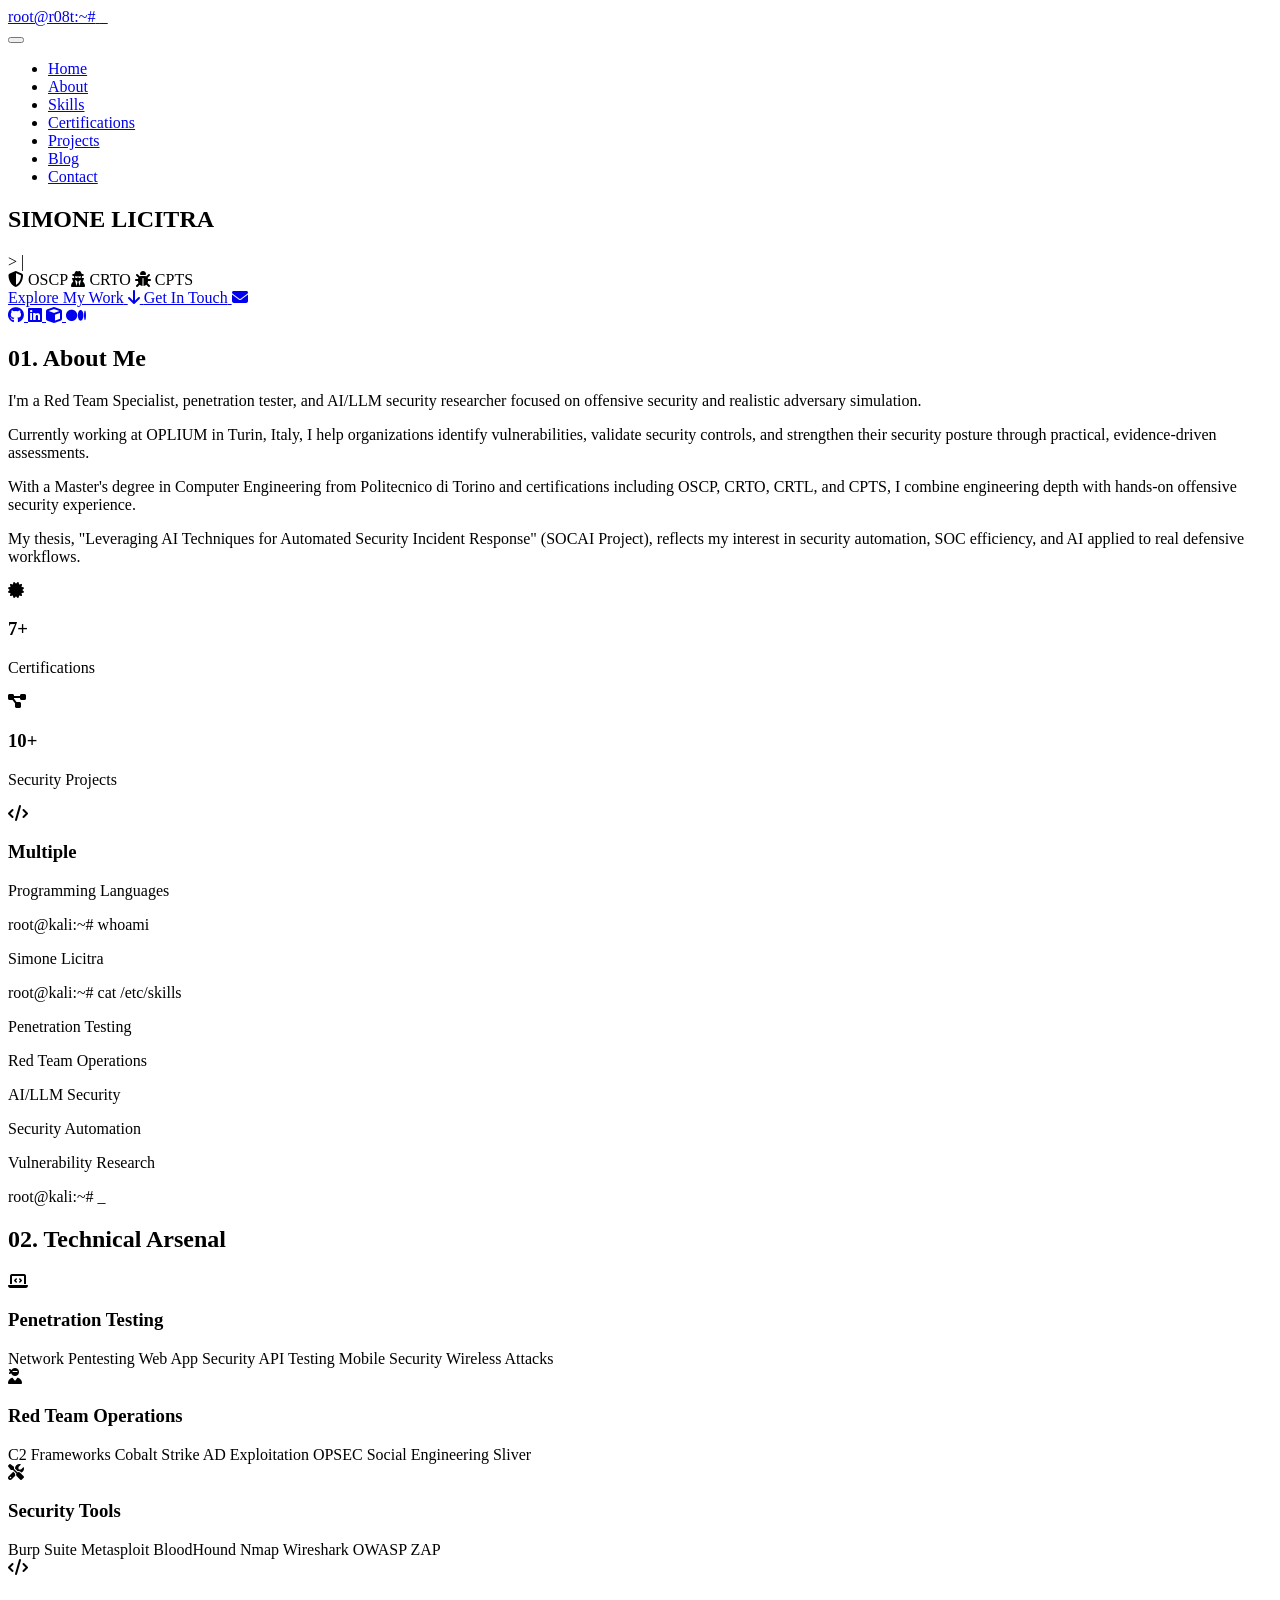
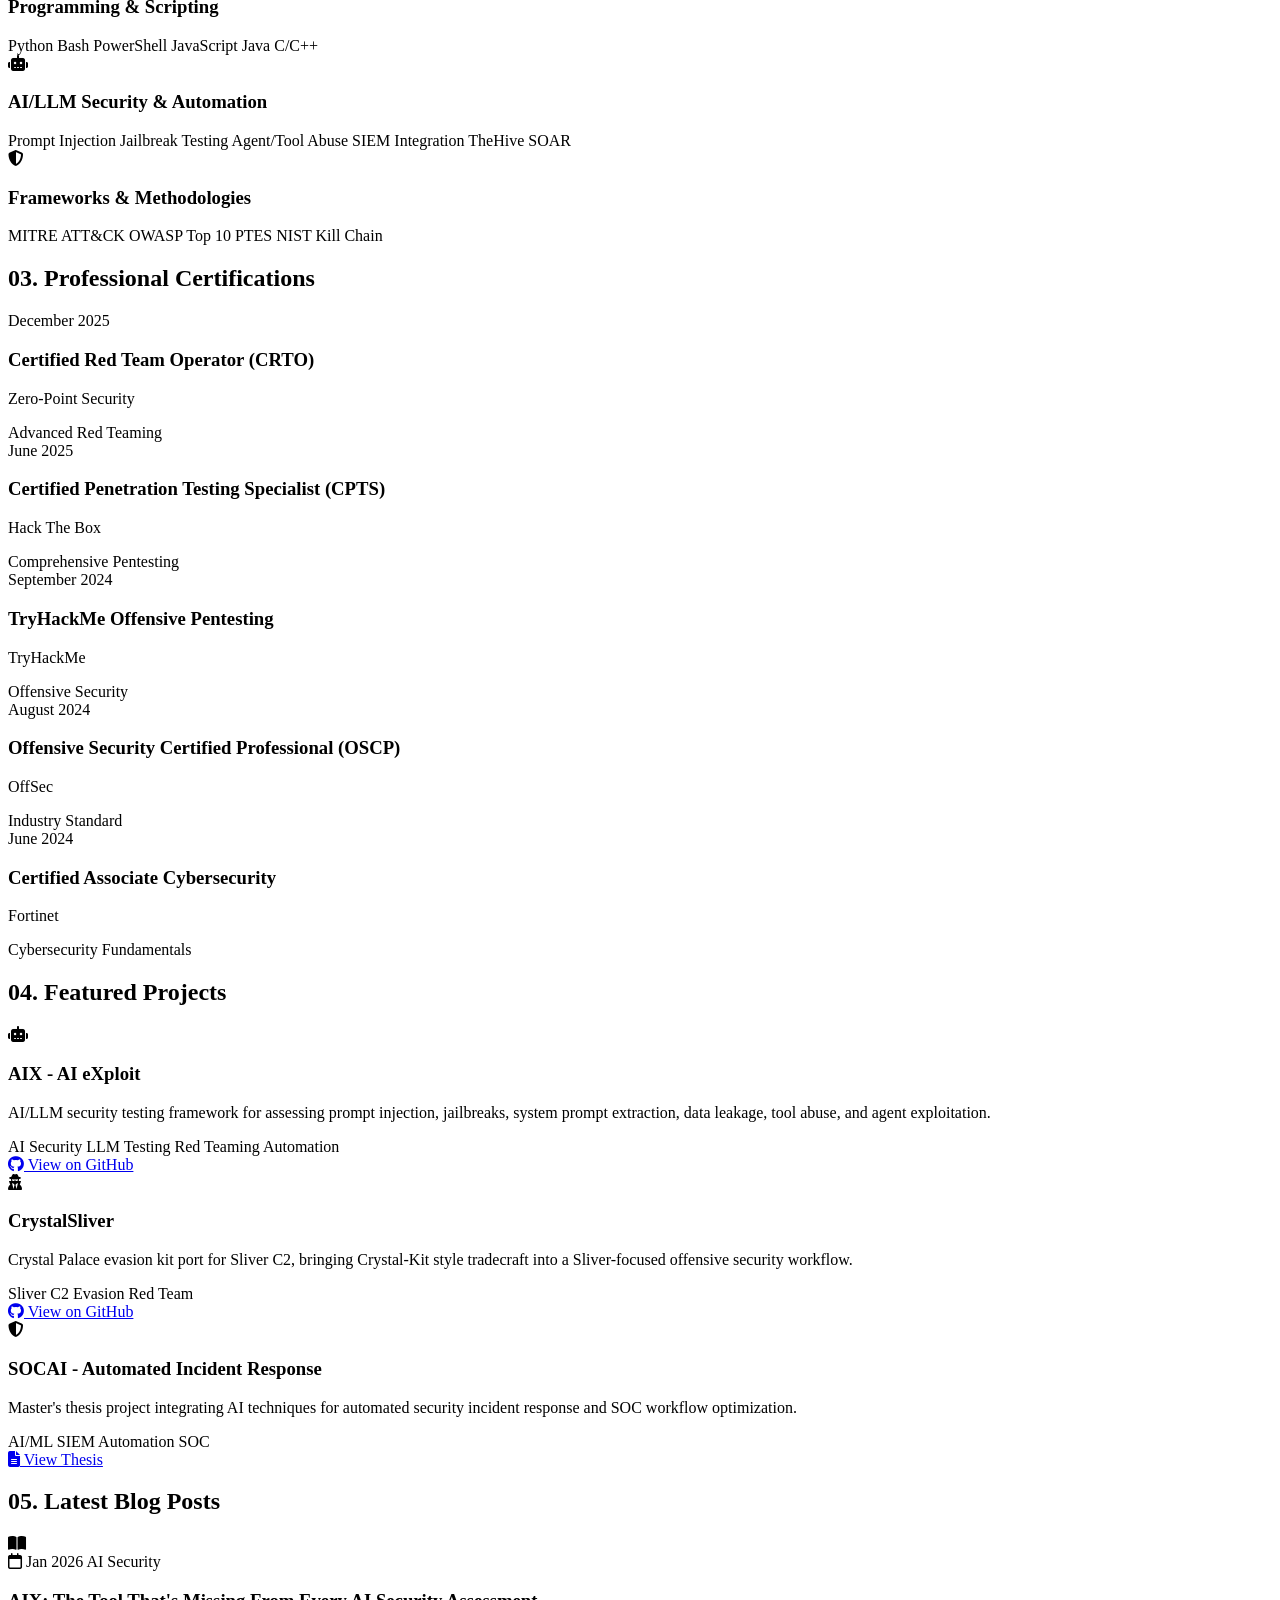
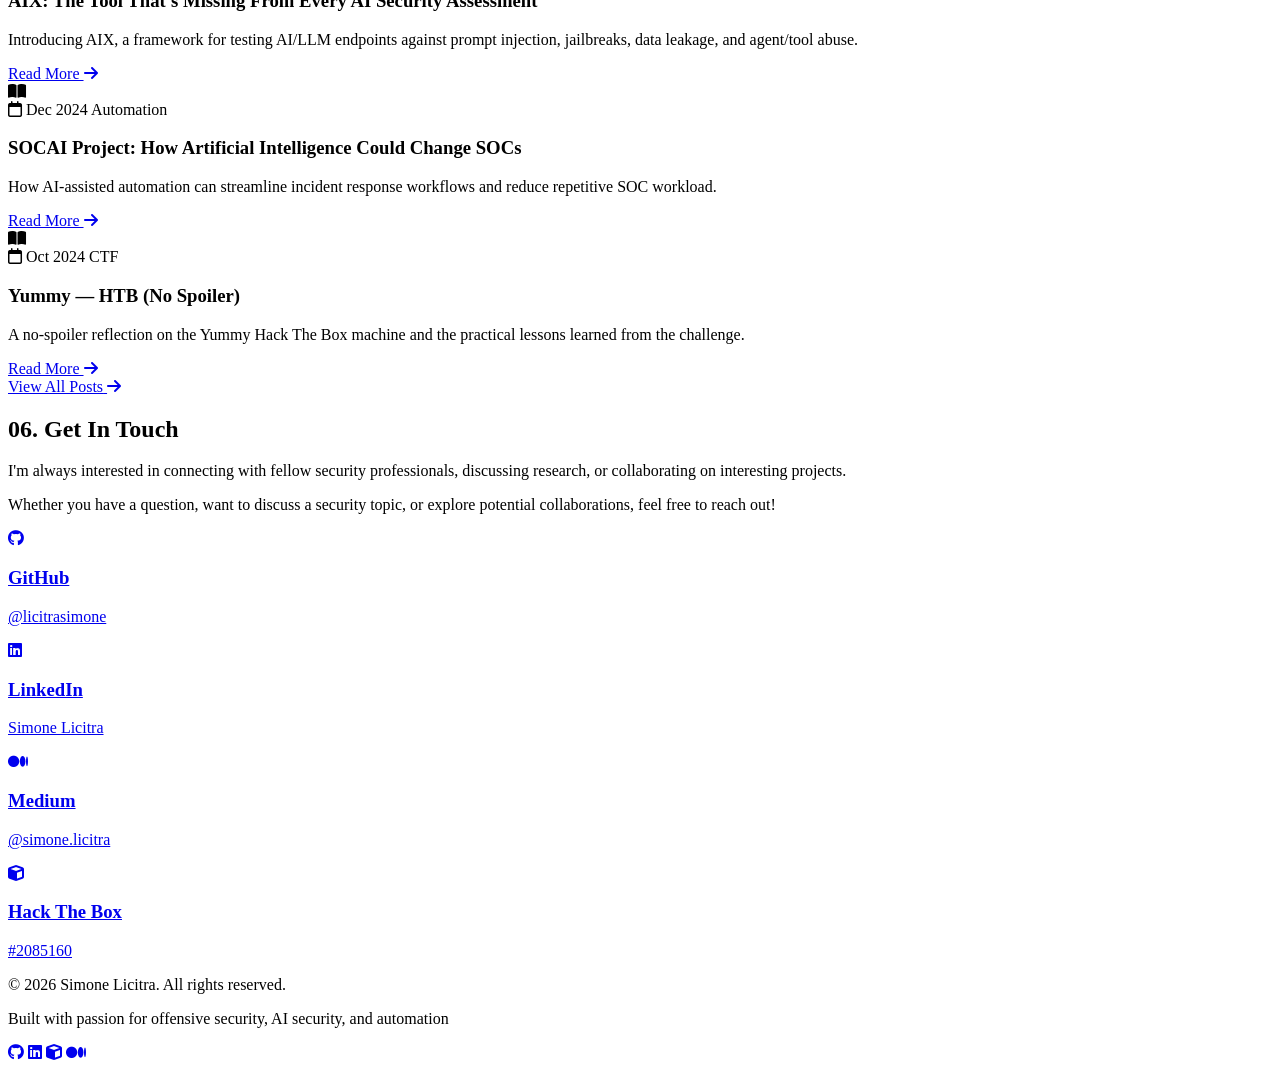
==== index.html @ 0849cb70 "Update website profile content" ====
<!DOCTYPE html>
<html lang="en">
<head>
    <meta charset="UTF-8">
    <meta name="viewport" content="width=device-width, initial-scale=1.0">
    <meta name="description" content="Simone Licitra - Red Team Specialist, Penetration Tester, and AI/LLM Security Researcher at OPLIUM. OSCP, CRTO, CRTL, CPTS certified professional focused on offensive security, red teaming, and security automation.">
    <meta name="keywords" content="cybersecurity, penetration testing, red team, AI security, LLM security, OSCP, CRTO, CRTL, CPTS, ethical hacking, security research">
    <meta name="author" content="Simone Licitra">
    <title>Simone Licitra | Cybersecurity & Red Team</title>
    <link rel="stylesheet" href="styles.css">
    <link rel="stylesheet" href="https://cdnjs.cloudflare.com/ajax/libs/font-awesome/6.4.0/css/all.min.css">
</head>
<body>
    <!-- Animated Background -->
    <div class="particles-container" id="particles"></div>
    <div class="matrix-bg" id="matrix"></div>

    <!-- Navigation -->
    <nav class="navbar" id="navbar">
        <div class="container nav-container">
            <div class="nav-brand">
                <a href="index.html">
                    <span class="terminal-prompt">root@r08t:~#</span>
                    <span class="cursor">_</span>
                </a>
            </div>
            <button class="nav-toggle" id="navToggle">
                <span></span>
                <span></span>
                <span></span>
            </button>
            <ul class="nav-menu" id="navMenu">
                <li><a href="#home" class="nav-link active">Home</a></li>
                <li><a href="#about" class="nav-link">About</a></li>
                <li><a href="#skills" class="nav-link">Skills</a></li>
                <li><a href="#certifications" class="nav-link">Certifications</a></li>
                <li><a href="#projects" class="nav-link">Projects</a></li>
                <li><a href="#blog" class="nav-link">Blog</a></li>
                <li><a href="#contact" class="nav-link">Contact</a></li>
            </ul>
        </div>
    </nav>

    <!-- Hero Section -->
    <section id="home" class="hero-section">
        <div class="hero-content">
            <div class="hero-text">
                <h1 class="glitch-text" data-text="SIMONE LICITRA">SIMONE LICITRA</h1>
                <div class="typing-container">
                    <span class="typing-prefix">></span>
                    <span id="typed-text"></span>
                    <span class="typing-cursor">|</span>
                </div>
                <div class="hero-badges">
                    <span class="badge badge-oscp" data-aos="fade-up" data-aos-delay="100">
                        <i class="fas fa-shield-alt"></i> OSCP
                    </span>
                    <span class="badge badge-crto" data-aos="fade-up" data-aos-delay="200">
                        <i class="fas fa-user-secret"></i> CRTO
                    </span>
                    <span class="badge badge-cpts" data-aos="fade-up" data-aos-delay="300">
                        <i class="fas fa-bug"></i> CPTS
                    </span>
                </div>
                <div class="hero-cta">
                    <a href="#about" class="btn btn-primary">
                        <span>Explore My Work</span>
                        <i class="fas fa-arrow-down"></i>
                    </a>
                    <a href="#contact" class="btn btn-secondary">
                        <span>Get In Touch</span>
                        <i class="fas fa-envelope"></i>
                    </a>
                </div>
                <div class="hero-social">
                    <a href="https://github.com/licitrasimone" target="_blank" class="social-icon">
                        <i class="fab fa-github"></i>
                    </a>
                    <a href="https://www.linkedin.com/in/simone-licitra-009b8490/" target="_blank" class="social-icon">
                        <i class="fab fa-linkedin"></i>
                    </a>
                    <a href="https://app.hackthebox.com/profile/2085160" target="_blank" class="social-icon">
                        <i class="fas fa-cube"></i>
                    </a>
                    <a href="https://medium.com/@simone.licitra" target="_blank" class="social-icon">
                        <i class="fab fa-medium"></i>
                    </a>
                </div>
            </div>
        </div>
        <div class="scroll-indicator">
            <div class="mouse"></div>
        </div>
    </section>

    <!-- About Section -->
    <section id="about" class="about-section">
        <div class="container">
            <div class="section-header">
                <h2 class="section-title">
                    <span class="section-number">01.</span>
                    About Me
                </h2>
                <div class="section-line"></div>
            </div>
            <div class="about-content">
                <div class="about-text">
                    <p class="lead">I'm a Red Team Specialist, penetration tester, and AI/LLM security researcher focused on offensive security and realistic adversary simulation.</p>
                    <p>Currently working at <span class="highlight">OPLIUM</span> in Turin, Italy, I help organizations identify vulnerabilities, validate security controls, and strengthen their security posture through practical, evidence-driven assessments.</p>
                    <p>With a Master's degree in Computer Engineering from <span class="highlight">Politecnico di Torino</span> and certifications including OSCP, CRTO, CRTL, and CPTS, I combine engineering depth with hands-on offensive security experience.</p>
                    <p>My thesis, "Leveraging AI Techniques for Automated Security Incident Response" (SOCAI Project), reflects my interest in security automation, SOC efficiency, and AI applied to real defensive workflows.</p>
                    <div class="stats-grid">
                        <div class="stat-card">
                            <i class="fas fa-certificate"></i>
                            <h3>7+</h3>
                            <p>Certifications</p>
                        </div>
                        <div class="stat-card">
                            <i class="fas fa-project-diagram"></i>
                            <h3>10+</h3>
                            <p>Security Projects</p>
                        </div>
                        <div class="stat-card">
                            <i class="fas fa-code"></i>
                            <h3>Multiple</h3>
                            <p>Programming Languages</p>
                        </div>
                    </div>
                </div>
                <div class="about-image">
                    <div class="image-wrapper">
                        <div class="image-frame">
                            <div class="terminal-window">
                                <div class="terminal-header">
                                    <span class="terminal-btn red"></span>
                                    <span class="terminal-btn yellow"></span>
                                    <span class="terminal-btn green"></span>
                                </div>
                                <div class="terminal-body">
                                    <p><span class="prompt">root@kali</span>:<span class="path">~</span># whoami</p>
                                    <p>Simone Licitra</p>
                                    <p><span class="prompt">root@kali</span>:<span class="path">~</span># cat /etc/skills</p>
                                    <p>Penetration Testing</p>
                                    <p>Red Team Operations</p>
                                    <p>AI/LLM Security</p>
                                    <p>Security Automation</p>
                                    <p>Vulnerability Research</p>
                                    <p><span class="prompt">root@kali</span>:<span class="path">~</span># <span class="cursor-blink">_</span></p>
                                </div>
                            </div>
                        </div>
                    </div>
                </div>
            </div>
        </div>
    </section>

    <!-- Skills Section -->
    <section id="skills" class="skills-section">
        <div class="container">
            <div class="section-header">
                <h2 class="section-title">
                    <span class="section-number">02.</span>
                    Technical Arsenal
                </h2>
                <div class="section-line"></div>
            </div>
            <div class="skills-grid">
                <div class="skill-category">
                    <div class="category-icon"><i class="fas fa-laptop-code"></i></div>
                    <h3>Penetration Testing</h3>
                    <div class="skill-tags">
                        <span class="skill-tag">Network Pentesting</span>
                        <span class="skill-tag">Web App Security</span>
                        <span class="skill-tag">API Testing</span>
                        <span class="skill-tag">Mobile Security</span>
                        <span class="skill-tag">Wireless Attacks</span>
                    </div>
                </div>
                <div class="skill-category">
                    <div class="category-icon"><i class="fas fa-user-ninja"></i></div>
                    <h3>Red Team Operations</h3>
                    <div class="skill-tags">
                        <span class="skill-tag">C2 Frameworks</span>
                        <span class="skill-tag">Cobalt Strike</span>
                        <span class="skill-tag">AD Exploitation</span>
                        <span class="skill-tag">OPSEC</span>
                        <span class="skill-tag">Social Engineering</span>
                        <span class="skill-tag">Sliver</span>
                    </div>
                </div>
                <div class="skill-category">
                    <div class="category-icon"><i class="fas fa-tools"></i></div>
                    <h3>Security Tools</h3>
                    <div class="skill-tags">
                        <span class="skill-tag">Burp Suite</span>
                        <span class="skill-tag">Metasploit</span>
                        <span class="skill-tag">BloodHound</span>
                        <span class="skill-tag">Nmap</span>
                        <span class="skill-tag">Wireshark</span>
                        <span class="skill-tag">OWASP ZAP</span>
                    </div>
                </div>
                <div class="skill-category">
                    <div class="category-icon"><i class="fas fa-code"></i></div>
                    <h3>Programming & Scripting</h3>
                    <div class="skill-tags">
                        <span class="skill-tag">Python</span>
                        <span class="skill-tag">Bash</span>
                        <span class="skill-tag">PowerShell</span>
                        <span class="skill-tag">JavaScript</span>
                        <span class="skill-tag">Java</span>
                        <span class="skill-tag">C/C++</span>
                    </div>
                </div>
                <div class="skill-category">
                    <div class="category-icon"><i class="fas fa-robot"></i></div>
                    <h3>AI/LLM Security & Automation</h3>
                    <div class="skill-tags">
                        <span class="skill-tag">Prompt Injection</span>
                        <span class="skill-tag">Jailbreak Testing</span>
                        <span class="skill-tag">Agent/Tool Abuse</span>
                        <span class="skill-tag">SIEM Integration</span>
                        <span class="skill-tag">TheHive</span>
                        <span class="skill-tag">SOAR</span>
                    </div>
                </div>
                <div class="skill-category">
                    <div class="category-icon"><i class="fas fa-shield-alt"></i></div>
                    <h3>Frameworks & Methodologies</h3>
                    <div class="skill-tags">
                        <span class="skill-tag">MITRE ATT&CK</span>
                        <span class="skill-tag">OWASP Top 10</span>
                        <span class="skill-tag">PTES</span>
                        <span class="skill-tag">NIST</span>
                        <span class="skill-tag">Kill Chain</span>
                    </div>
                </div>
            </div>
        </div>
    </section>

    <!-- Certifications Section -->
    <section id="certifications" class="certifications-section">
        <div class="container">
            <div class="section-header">
                <h2 class="section-title">
                    <span class="section-number">03.</span>
                    Professional Certifications
                </h2>
                <div class="section-line"></div>
            </div>
            <div class="timeline">
                <div class="timeline-item">
                    <div class="timeline-dot"></div>
                    <div class="timeline-content">
                        <span class="timeline-date">December 2025</span>
                        <h3>Certified Red Team Operator (CRTO)</h3>
                        <p>Zero-Point Security</p>
                        <span class="cert-badge red-team">Advanced Red Teaming</span>
                    </div>
                </div>
                <div class="timeline-item">
                    <div class="timeline-dot"></div>
                    <div class="timeline-content">
                        <span class="timeline-date">June 2025</span>
                        <h3>Certified Penetration Testing Specialist (CPTS)</h3>
                        <p>Hack The Box</p>
                        <span class="cert-badge pentesting">Comprehensive Pentesting</span>
                    </div>
                </div>
                <div class="timeline-item">
                    <div class="timeline-dot"></div>
                    <div class="timeline-content">
                        <span class="timeline-date">September 2024</span>
                        <h3>TryHackMe Offensive Pentesting</h3>
                        <p>TryHackMe</p>
                        <span class="cert-badge offensive">Offensive Security</span>
                    </div>
                </div>
                <div class="timeline-item">
                    <div class="timeline-dot"></div>
                    <div class="timeline-content">
                        <span class="timeline-date">August 2024</span>
                        <h3>Offensive Security Certified Professional (OSCP)</h3>
                        <p>OffSec</p>
                        <span class="cert-badge oscp">Industry Standard</span>
                    </div>
                </div>
                <div class="timeline-item">
                    <div class="timeline-dot"></div>
                    <div class="timeline-content">
                        <span class="timeline-date">June 2024</span>
                        <h3>Certified Associate Cybersecurity</h3>
                        <p>Fortinet</p>
                        <span class="cert-badge foundation">Cybersecurity Fundamentals</span>
                    </div>
                </div>
            </div>
        </div>
    </section>

    <!-- Projects Section -->
    <section id="projects" class="projects-section">
        <div class="container">
            <div class="section-header">
                <h2 class="section-title">
                    <span class="section-number">04.</span>
                    Featured Projects
                </h2>
                <div class="section-line"></div>
            </div>
            <div class="projects-grid">
                <div class="project-card featured">
                    <div class="project-icon"><i class="fas fa-robot"></i></div>
                    <h3>AIX - AI eXploit</h3>
                    <p>AI/LLM security testing framework for assessing prompt injection, jailbreaks, system prompt extraction, data leakage, tool abuse, and agent exploitation.</p>
                    <div class="project-tags">
                        <span>AI Security</span>
                        <span>LLM Testing</span>
                        <span>Red Teaming</span>
                        <span>Automation</span>
                    </div>
                    <a href="https://github.com/licitrasimone/aix-framework" target="_blank" class="project-link">
                        <i class="fab fa-github"></i> View on GitHub
                    </a>
                </div>
                <div class="project-card">
                    <div class="project-icon"><i class="fas fa-user-secret"></i></div>
                    <h3>CrystalSliver</h3>
                    <p>Crystal Palace evasion kit port for Sliver C2, bringing Crystal-Kit style tradecraft into a Sliver-focused offensive security workflow.</p>
                    <div class="project-tags">
                        <span>Sliver C2</span>
                        <span>Evasion</span>
                        <span>Red Team</span>
                    </div>
                    <a href="https://github.com/licitrasimone/CrystalSliver" target="_blank" class="project-link">
                        <i class="fab fa-github"></i> View on GitHub
                    </a>
                </div>
                <div class="project-card">
                    <div class="project-icon"><i class="fas fa-shield-alt"></i></div>
                    <h3>SOCAI - Automated Incident Response</h3>
                    <p>Master's thesis project integrating AI techniques for automated security incident response and SOC workflow optimization.</p>
                    <div class="project-tags">
                        <span>AI/ML</span>
                        <span>SIEM</span>
                        <span>Automation</span>
                        <span>SOC</span>
                    </div>
                    <a href="https://webthesis.biblio.polito.it/33833/" target="_blank" class="project-link">
                        <i class="fas fa-file-alt"></i> View Thesis
                    </a>
                </div>
            </div>
        </div>
    </section>

    <!-- Blog Section -->
    <section id="blog" class="blog-section">
        <div class="container">
            <div class="section-header">
                <h2 class="section-title">
                    <span class="section-number">05.</span>
                    Latest Blog Posts
                </h2>
                <div class="section-line"></div>
            </div>
            <div class="blog-grid">
                <article class="blog-card">
                    <div class="blog-image">
                        <div class="blog-overlay">
                            <i class="fas fa-book-open"></i>
                        </div>
                    </div>
                    <div class="blog-content">
                        <div class="blog-meta">
                            <span class="blog-date"><i class="far fa-calendar"></i> Jan 2026</span>
                            <span class="blog-category">AI Security</span>
                        </div>
                        <h3>AIX: The Tool That's Missing From Every AI Security Assessment</h3>
                        <p>Introducing AIX, a framework for testing AI/LLM endpoints against prompt injection, jailbreaks, data leakage, and agent/tool abuse.</p>
                        <a href="https://medium.com/@simone.licitra/aix-the-tool-thats-missing-from-every-ai-security-assessment-9cb2bf0a1b03" target="_blank" class="read-more">
                            Read More <i class="fas fa-arrow-right"></i>
                        </a>
                    </div>
                </article>
                <article class="blog-card">
                    <div class="blog-image">
                        <div class="blog-overlay">
                            <i class="fas fa-book-open"></i>
                        </div>
                    </div>
                    <div class="blog-content">
                        <div class="blog-meta">
                            <span class="blog-date"><i class="far fa-calendar"></i> Dec 2024</span>
                            <span class="blog-category">Automation</span>
                        </div>
                        <h3>SOCAI Project: How Artificial Intelligence Could Change SOCs</h3>
                        <p>How AI-assisted automation can streamline incident response workflows and reduce repetitive SOC workload.</p>
                        <a href="https://medium.com/@simone.licitra/socai-project-how-artificial-intelligence-could-change-socs-7cab49c172ce" target="_blank" class="read-more">
                            Read More <i class="fas fa-arrow-right"></i>
                        </a>
                    </div>
                </article>
                <article class="blog-card">
                    <div class="blog-image">
                        <div class="blog-overlay">
                            <i class="fas fa-book-open"></i>
                        </div>
                    </div>
                    <div class="blog-content">
                        <div class="blog-meta">
                            <span class="blog-date"><i class="far fa-calendar"></i> Oct 2024</span>
                            <span class="blog-category">CTF</span>
                        </div>
                        <h3>Yummy — HTB (No Spoiler)</h3>
                        <p>A no-spoiler reflection on the Yummy Hack The Box machine and the practical lessons learned from the challenge.</p>
                        <a href="https://medium.com/@simone.licitra/yummy-htb-no-spoiler-e164c6607134" target="_blank" class="read-more">
                            Read More <i class="fas fa-arrow-right"></i>
                        </a>
                    </div>
                </article>
            </div>
            <div class="blog-cta">
                <a href="blog.html" class="btn btn-primary">
                    <span>View All Posts</span>
                    <i class="fas fa-arrow-right"></i>
                </a>
            </div>
        </div>
    </section>

    <!-- Contact Section -->
    <section id="contact" class="contact-section">
        <div class="container">
            <div class="section-header">
                <h2 class="section-title">
                    <span class="section-number">06.</span>
                    Get In Touch
                </h2>
                <div class="section-line"></div>
            </div>
            <div class="contact-content">
                <div class="contact-text">
                    <p>I'm always interested in connecting with fellow security professionals, discussing research, or collaborating on interesting projects.</p>
                    <p>Whether you have a question, want to discuss a security topic, or explore potential collaborations, feel free to reach out!</p>
                </div>
                <div class="contact-links">
                    <a href="https://github.com/licitrasimone" target="_blank" class="contact-card">
                        <i class="fab fa-github"></i>
                        <h3>GitHub</h3>
                        <p>@licitrasimone</p>
                    </a>
                    <a href="https://www.linkedin.com/in/simone-licitra-009b8490/" target="_blank" class="contact-card">
                        <i class="fab fa-linkedin"></i>
                        <h3>LinkedIn</h3>
                        <p>Simone Licitra</p>
                    </a>
                    <a href="https://medium.com/@simone.licitra" target="_blank" class="contact-card">
                        <i class="fab fa-medium"></i>
                        <h3>Medium</h3>
                        <p>@simone.licitra</p>
                    </a>
                    <a href="https://app.hackthebox.com/profile/2085160" target="_blank" class="contact-card">
                        <i class="fas fa-cube"></i>
                        <h3>Hack The Box</h3>
                        <p>#2085160</p>
                    </a>
                </div>
            </div>
        </div>
    </section>

    <!-- Footer -->
    <footer class="footer">
        <div class="container">
            <div class="footer-content">
                <div class="footer-text">
                    <p>&copy; 2026 Simone Licitra. All rights reserved.</p>
                    <p>Built with passion for offensive security, AI security, and automation</p>
                </div>
                <div class="footer-social">
                    <a href="https://github.com/licitrasimone" target="_blank"><i class="fab fa-github"></i></a>
                    <a href="https://www.linkedin.com/in/simone-licitra-009b8490/" target="_blank"><i class="fab fa-linkedin"></i></a>
                    <a href="https://app.hackthebox.com/profile/2085160" target="_blank"><i class="fas fa-cube"></i></a>
                    <a href="https://medium.com/@simone.licitra" target="_blank"><i class="fab fa-medium"></i></a>
                </div>
            </div>
        </div>
    </footer>

    <script src="script.js"></script>
</body>
</html>
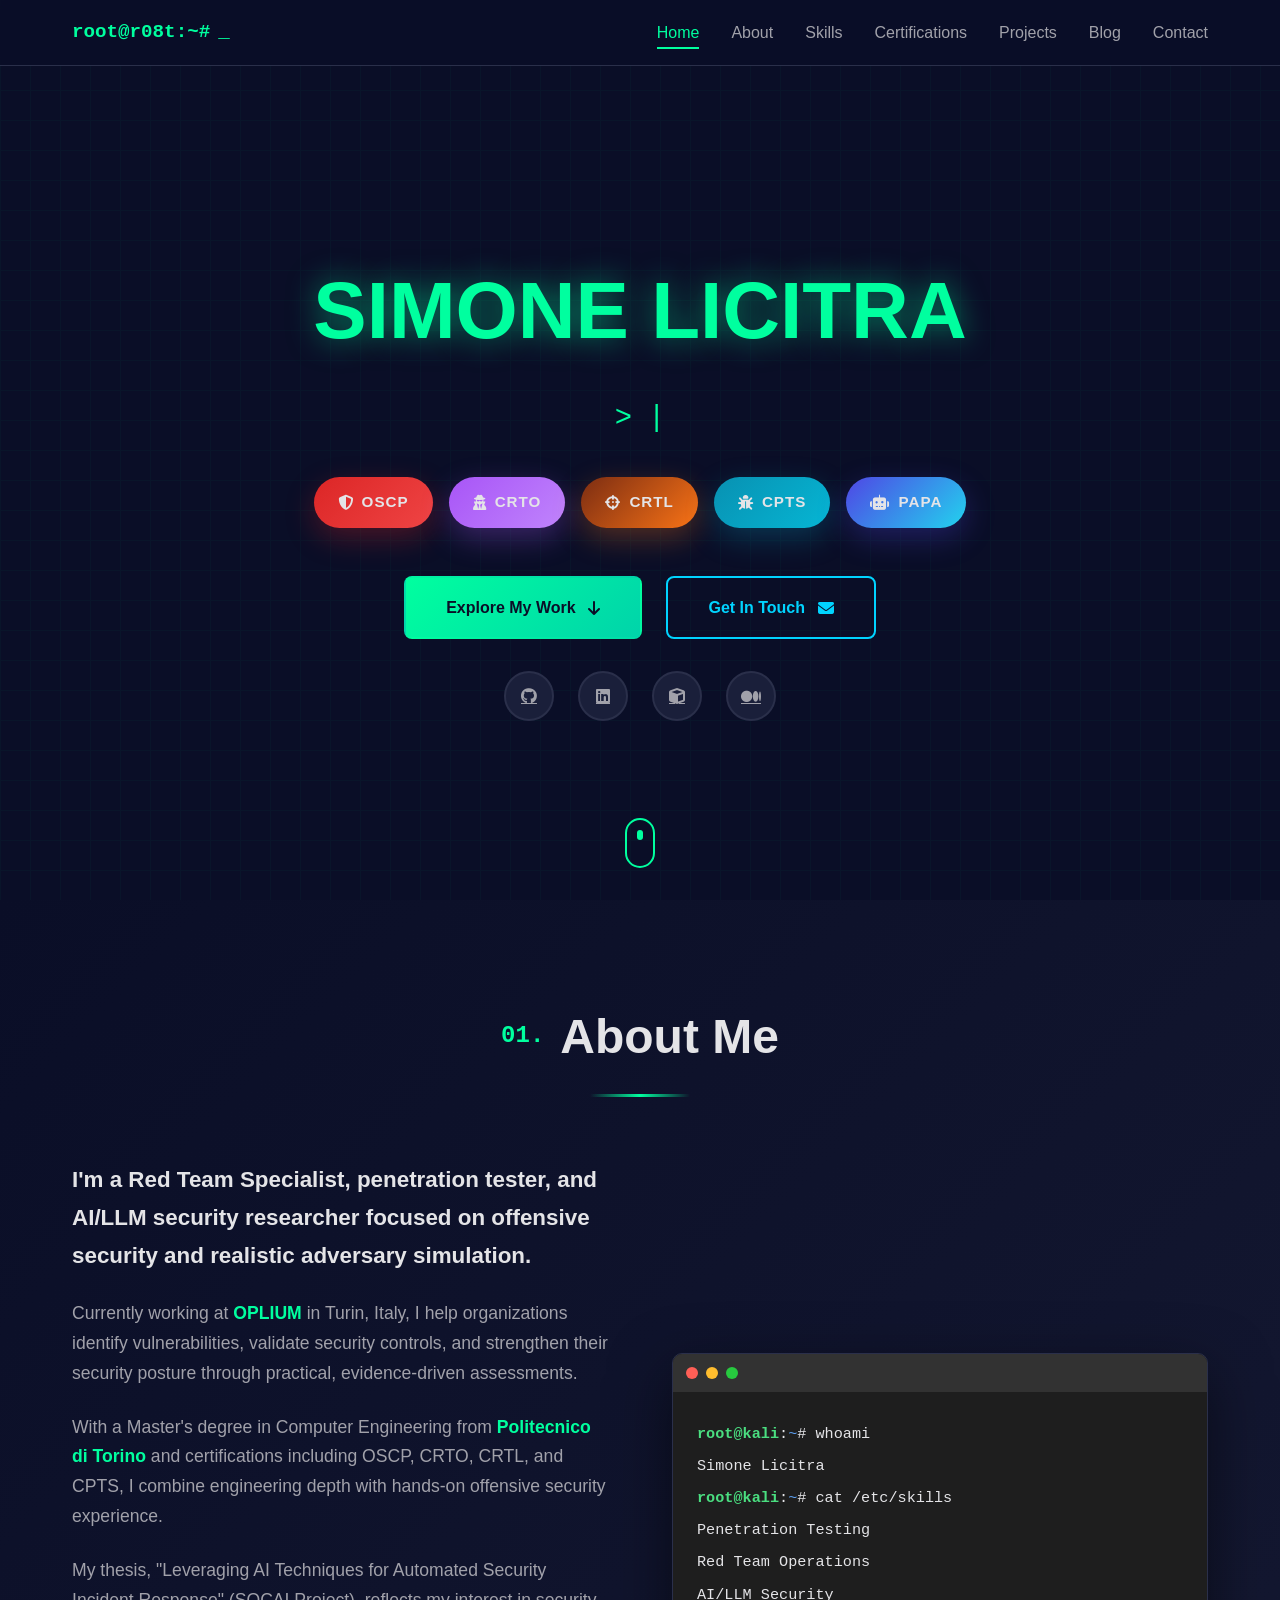
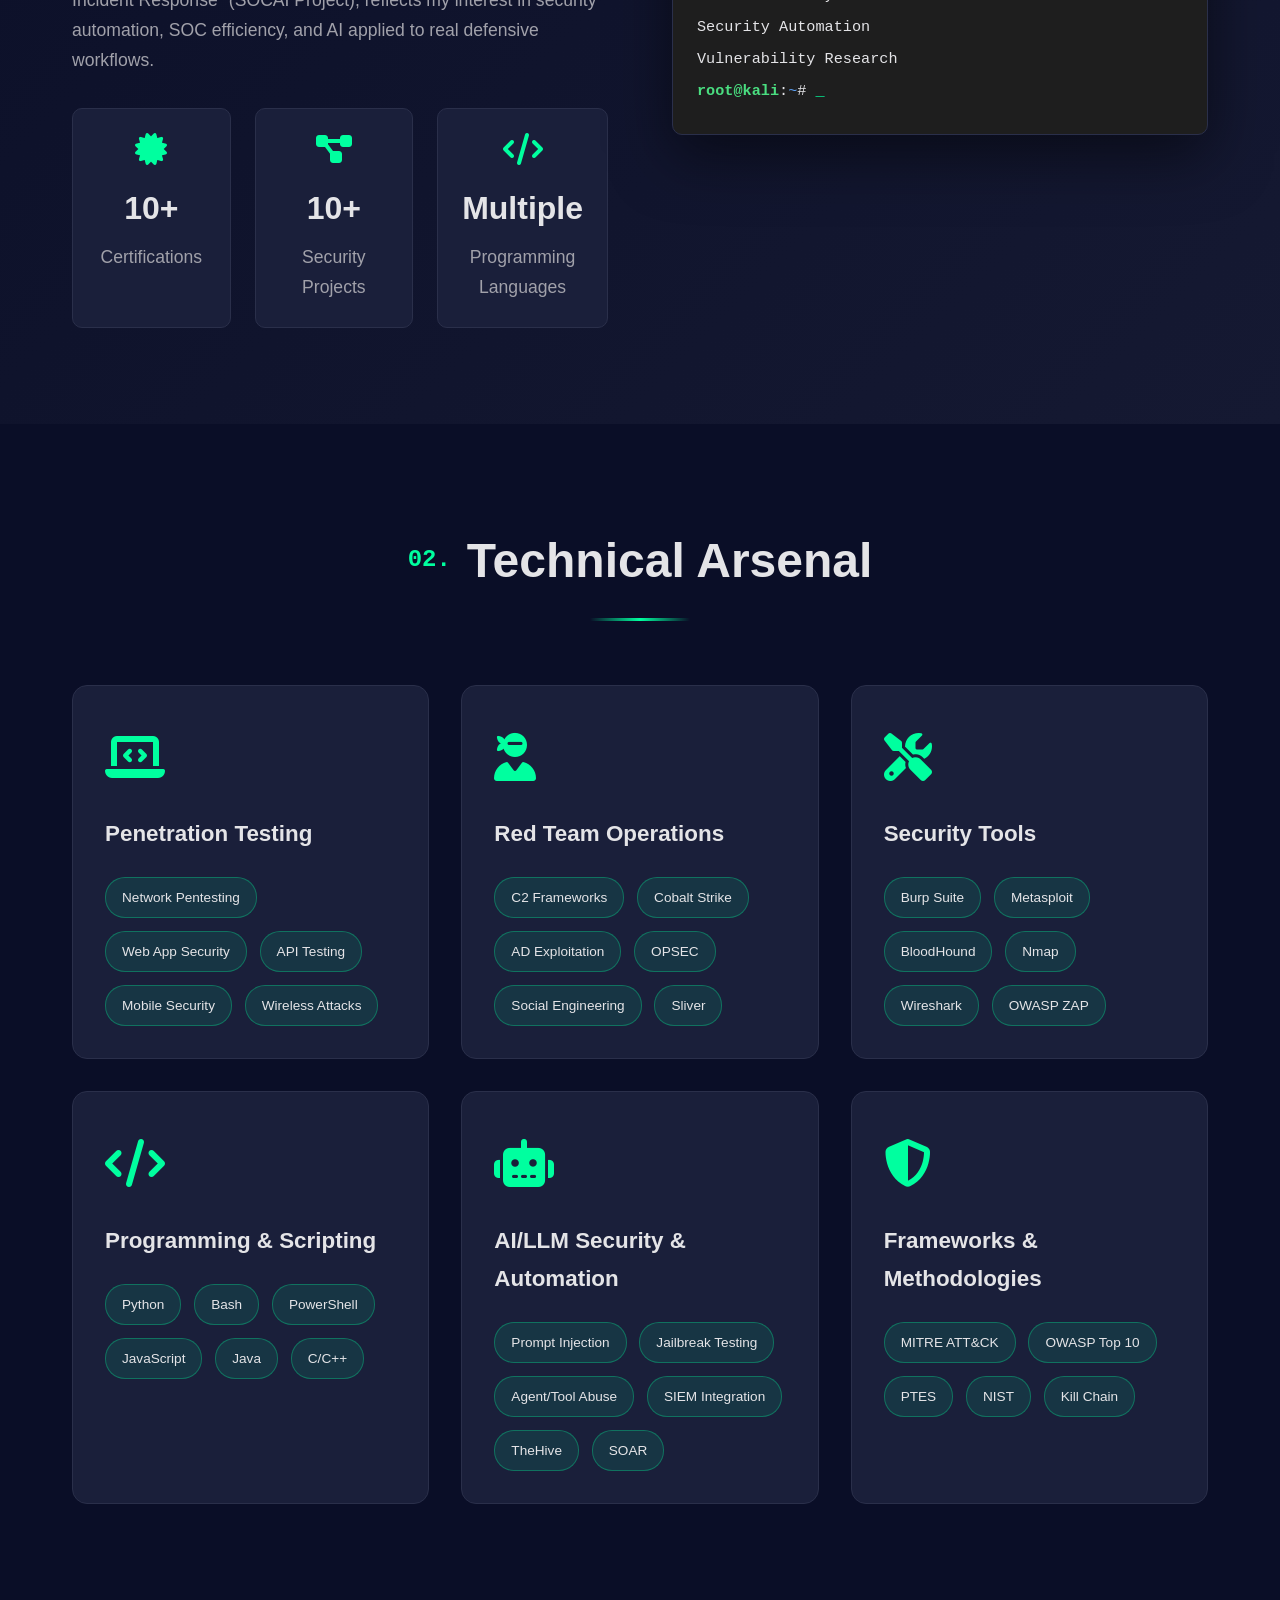
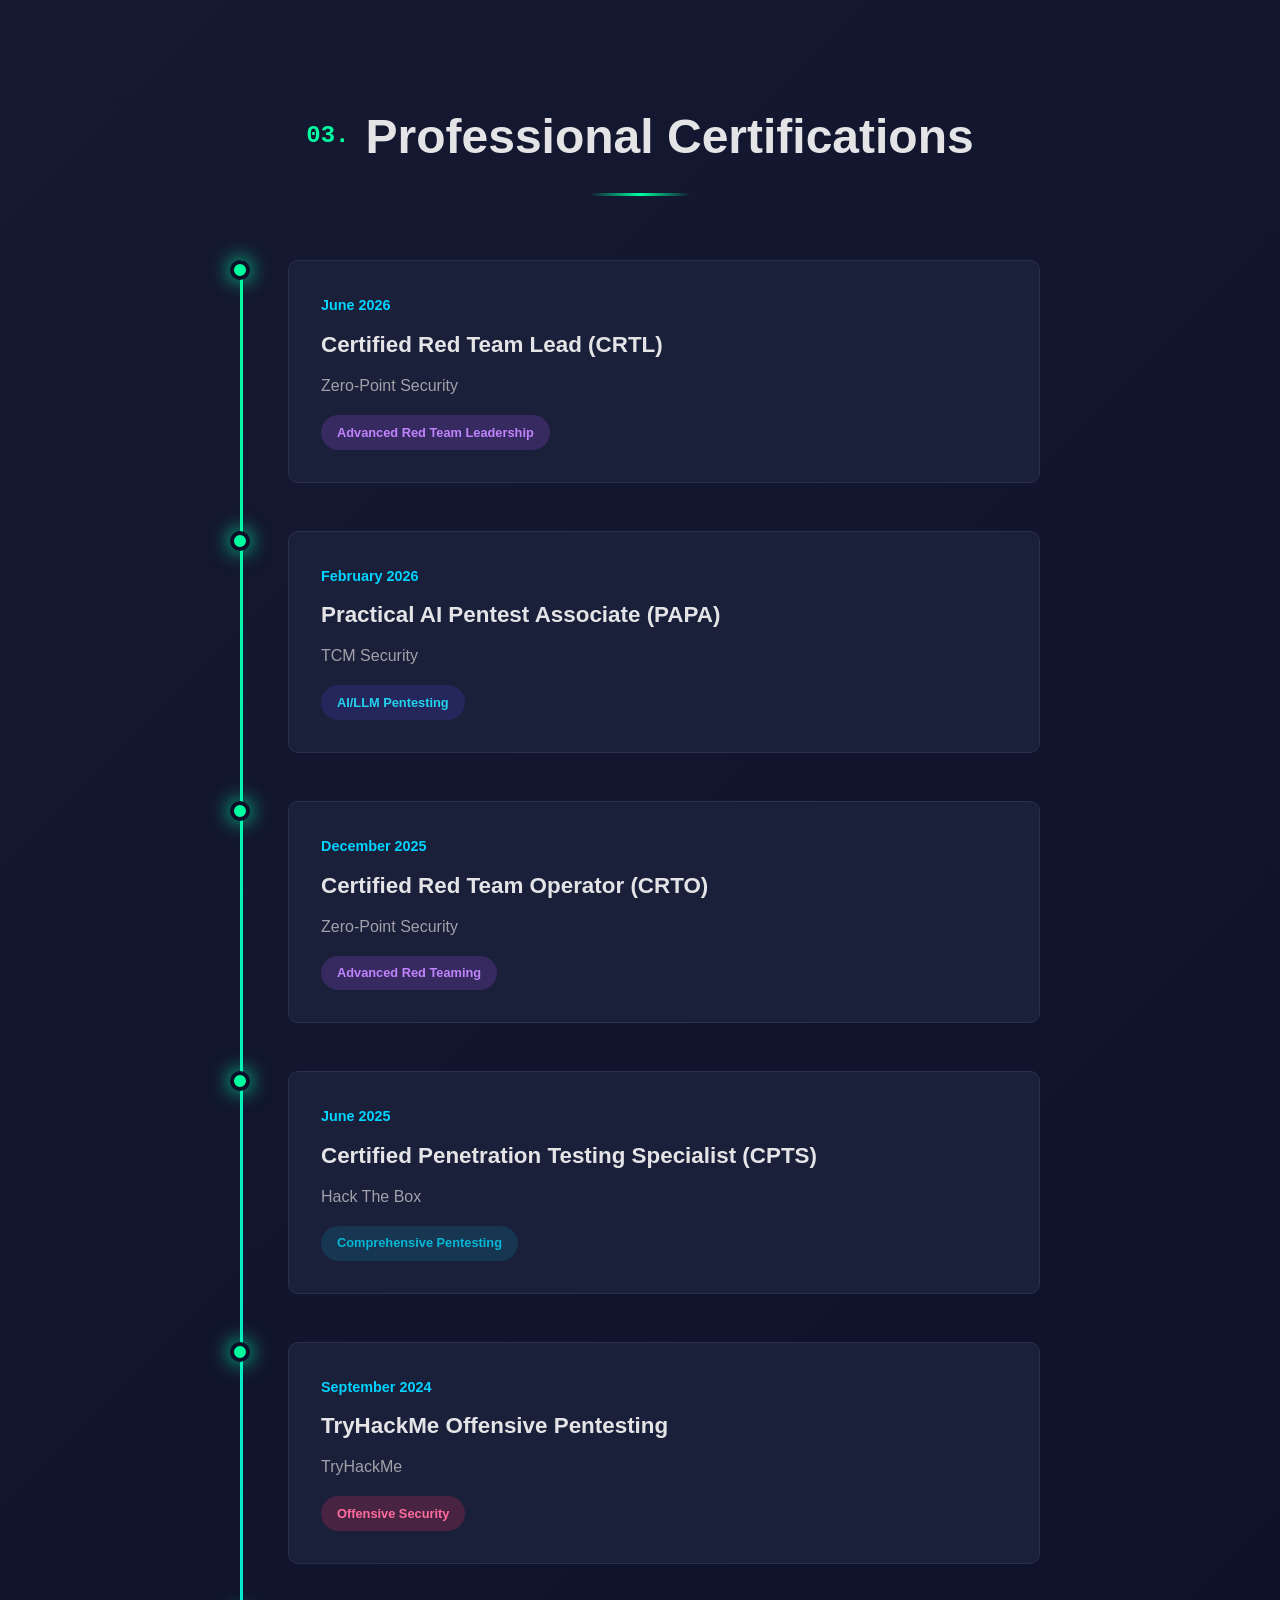
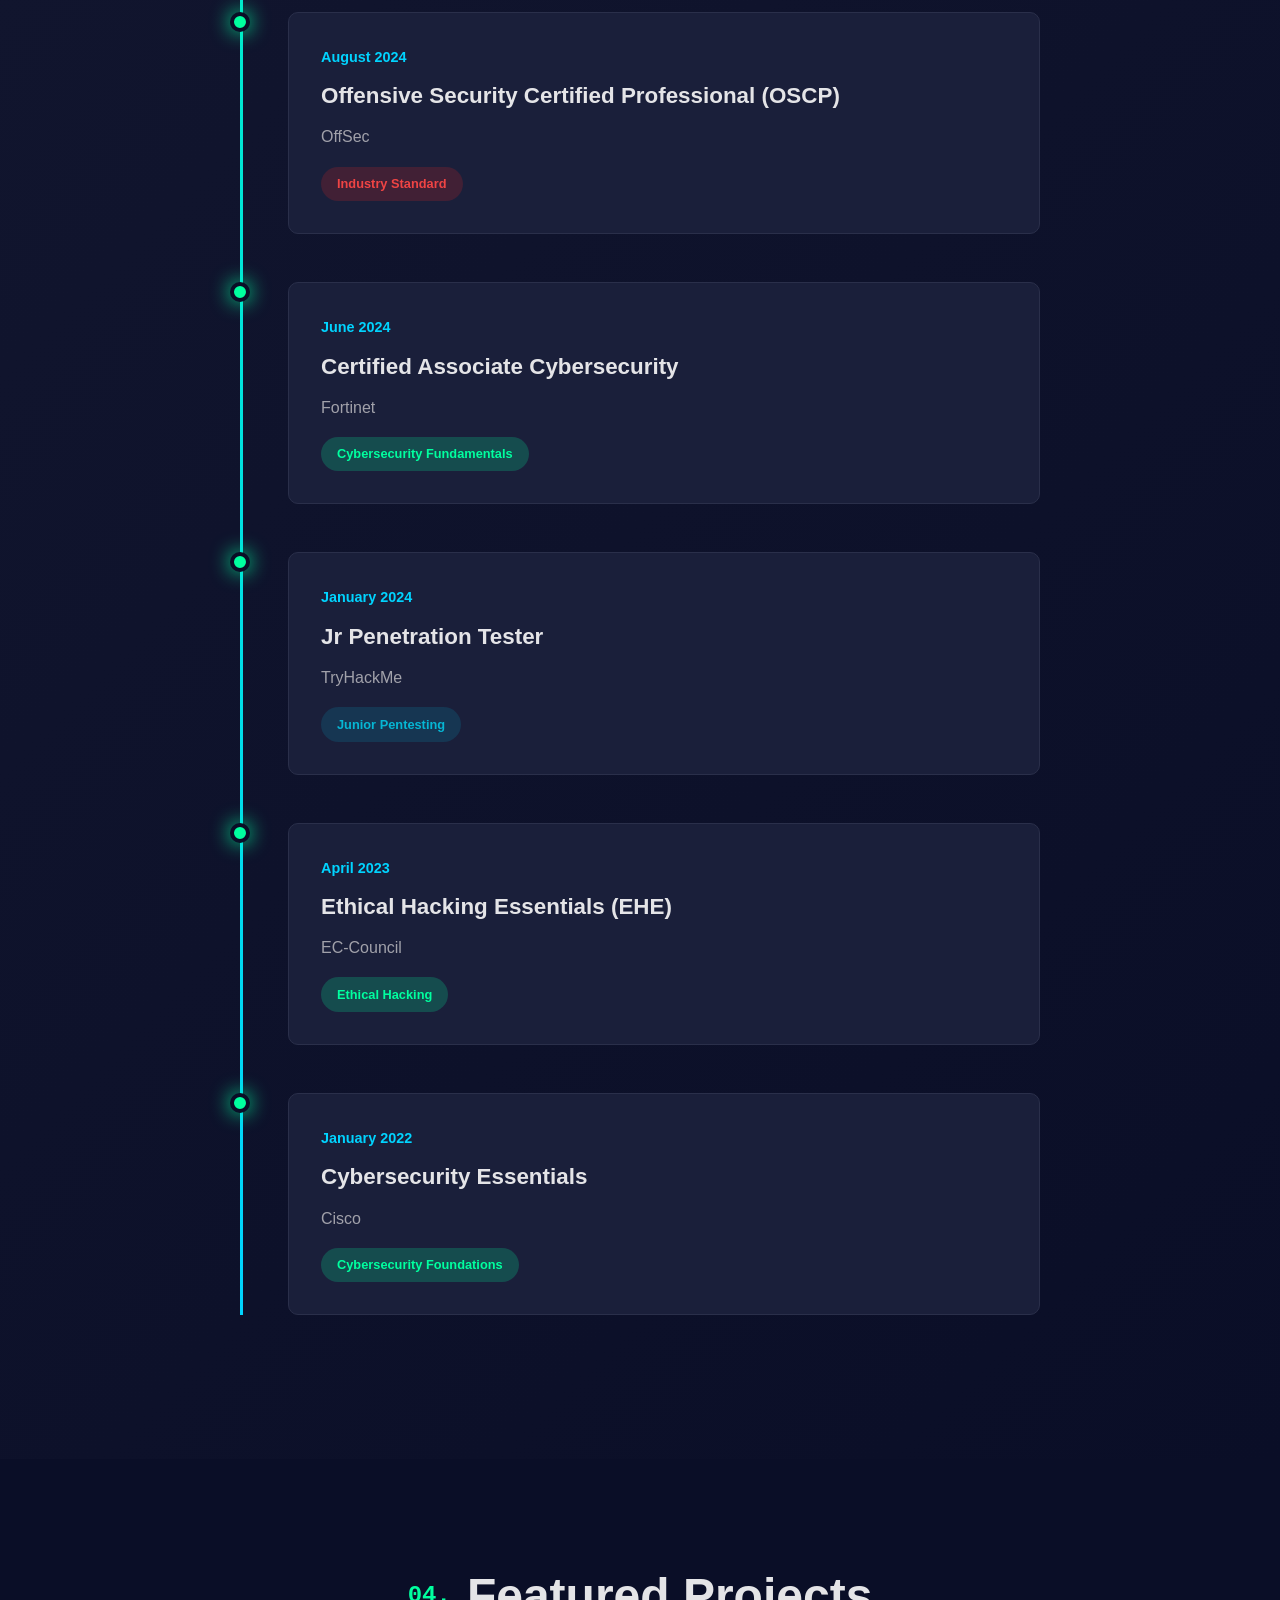
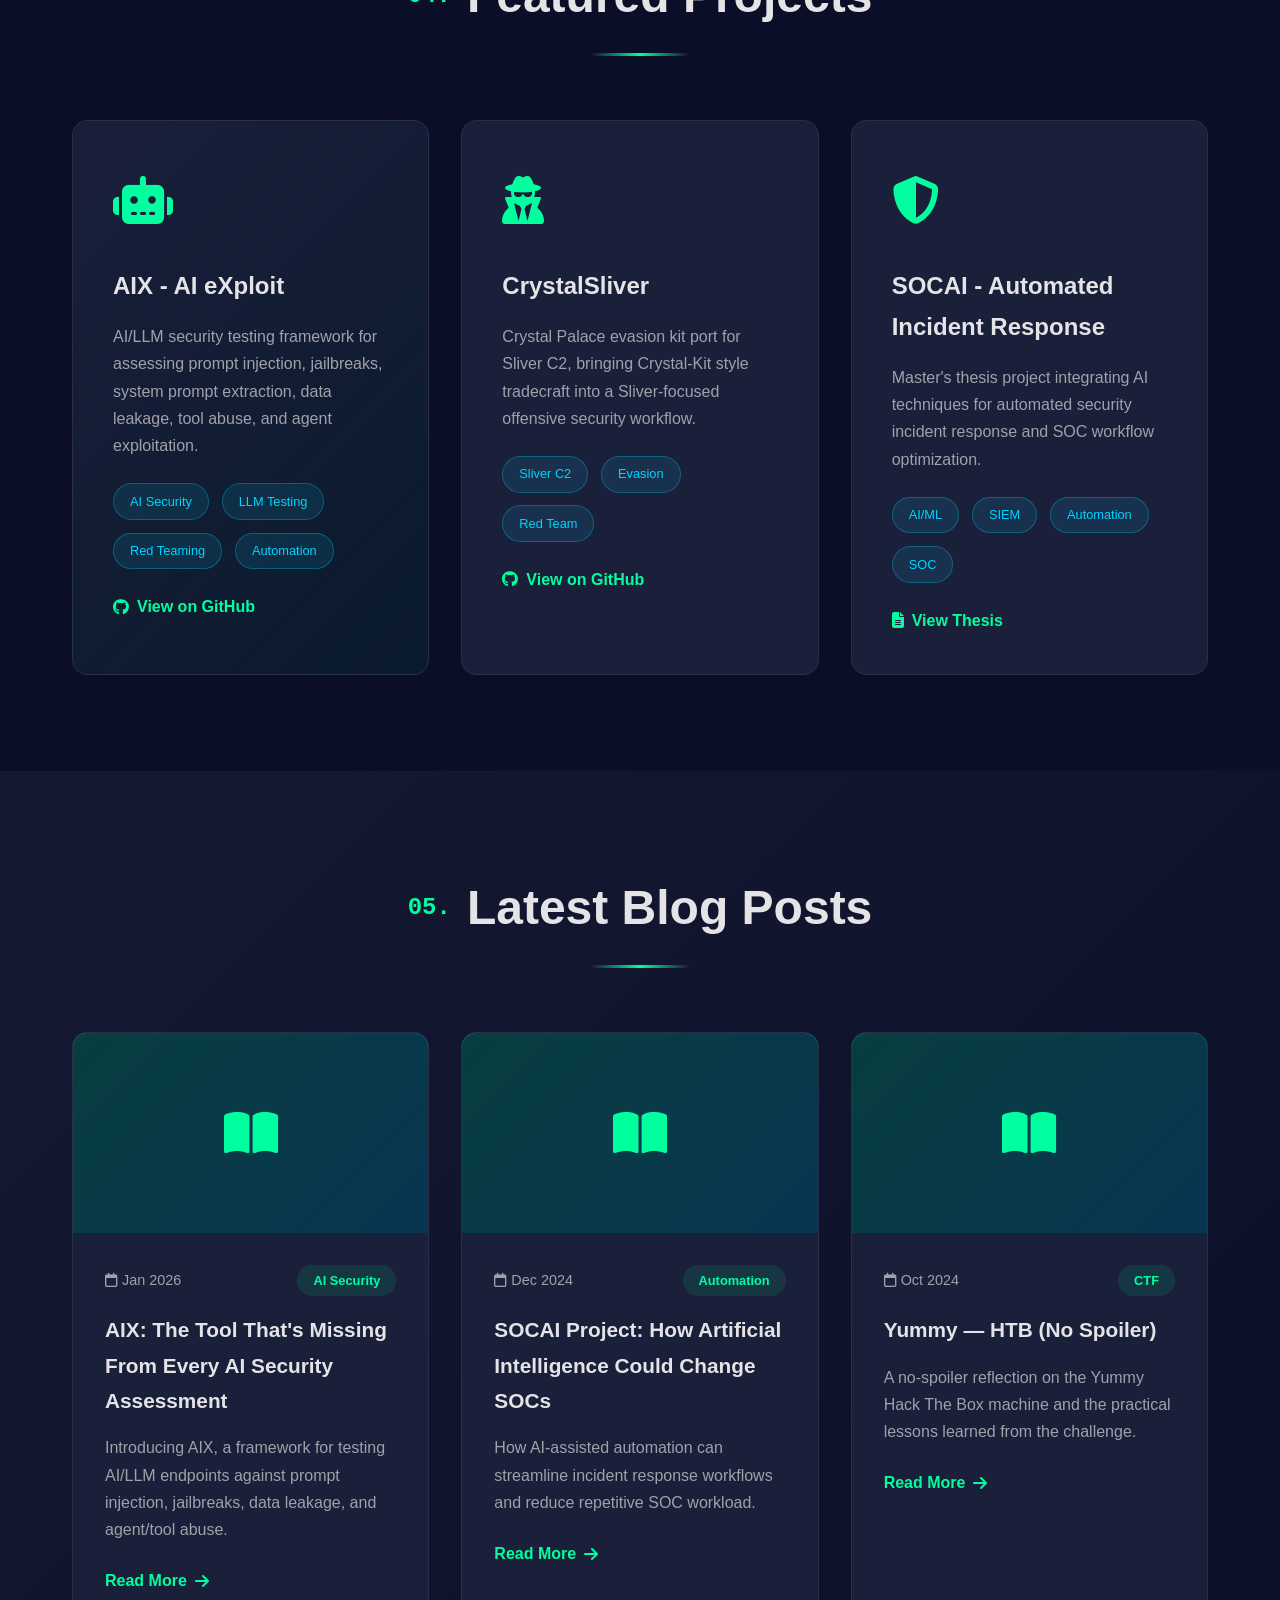
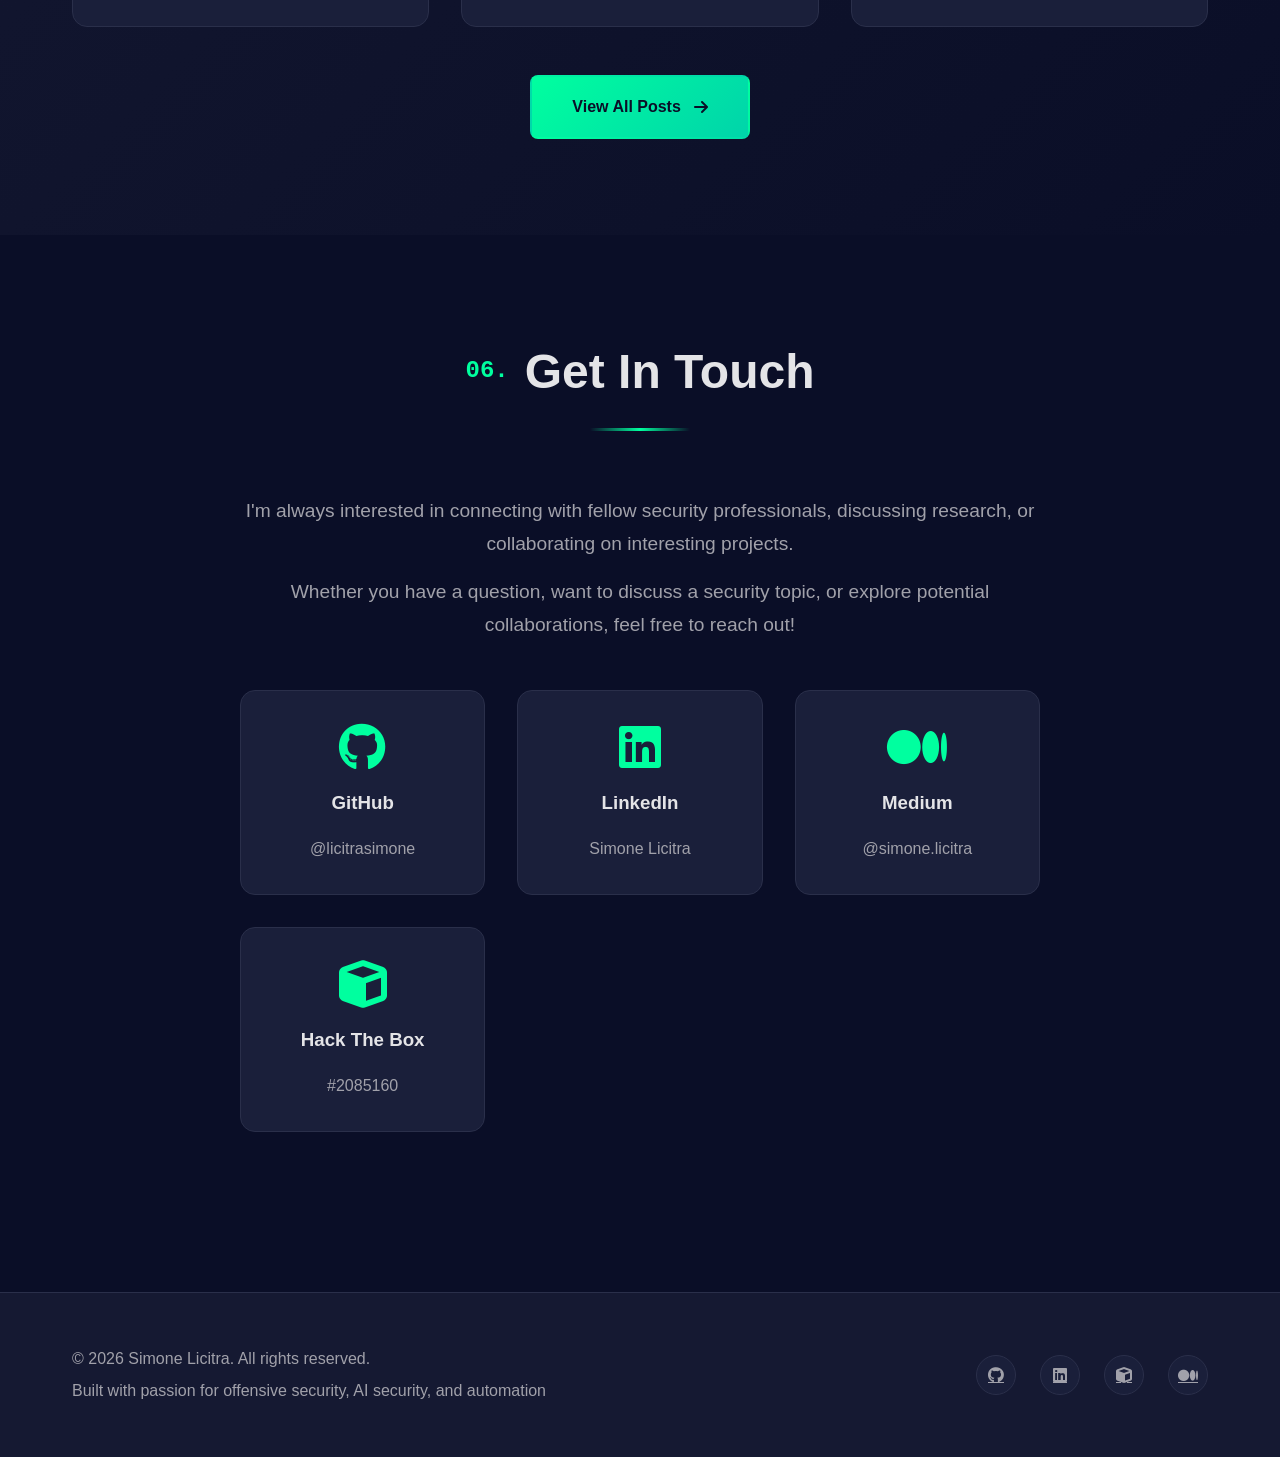
==== commit 195db360: "Update certification timeline from LinkedIn" ====
--- a/index.html
+++ b/index.html
@@ -3,8 +3,8 @@
 <head>
     <meta charset="UTF-8">
     <meta name="viewport" content="width=device-width, initial-scale=1.0">
-    <meta name="description" content="Simone Licitra - Red Team Specialist, Penetration Tester, and AI/LLM Security Researcher at OPLIUM. OSCP, CRTO, CRTL, CPTS certified professional focused on offensive security, red teaming, and security automation.">
-    <meta name="keywords" content="cybersecurity, penetration testing, red team, AI security, LLM security, OSCP, CRTO, CRTL, CPTS, ethical hacking, security research">
+    <meta name="description" content="Simone Licitra - Red Team Specialist, Penetration Tester, and AI/LLM Security Researcher at OPLIUM. CRTL, PAPA, CRTO, CPTS, and OSCP certified professional focused on offensive security, red teaming, AI security, and automation.">
+    <meta name="keywords" content="cybersecurity, penetration testing, red team, AI security, LLM security, OSCP, CRTO, CRTL, PAPA, CPTS, ethical hacking, security research">
     <meta name="author" content="Simone Licitra">
     <title>Simone Licitra | Cybersecurity & Red Team</title>
     <link rel="stylesheet" href="styles.css">
@@ -58,8 +58,14 @@
                     <span class="badge badge-crto" data-aos="fade-up" data-aos-delay="200">
                         <i class="fas fa-user-secret"></i> CRTO
                     </span>
-                    <span class="badge badge-cpts" data-aos="fade-up" data-aos-delay="300">
+                    <span class="badge badge-crtl" data-aos="fade-up" data-aos-delay="300">
+                        <i class="fas fa-crosshairs"></i> CRTL
+                    </span>
+                    <span class="badge badge-cpts" data-aos="fade-up" data-aos-delay="400">
                         <i class="fas fa-bug"></i> CPTS
+                    </span>
+                    <span class="badge badge-papa" data-aos="fade-up" data-aos-delay="500">
+                        <i class="fas fa-robot"></i> PAPA
                     </span>
                 </div>
                 <div class="hero-cta">
@@ -112,7 +118,7 @@
                     <div class="stats-grid">
                         <div class="stat-card">
                             <i class="fas fa-certificate"></i>
-                            <h3>7+</h3>
+                            <h3>10+</h3>
                             <p>Certifications</p>
                         </div>
                         <div class="stat-card">
@@ -254,6 +260,24 @@
                 <div class="timeline-item">
                     <div class="timeline-dot"></div>
                     <div class="timeline-content">
+                        <span class="timeline-date">June 2026</span>
+                        <h3>Certified Red Team Lead (CRTL)</h3>
+                        <p>Zero-Point Security</p>
+                        <span class="cert-badge red-team">Advanced Red Team Leadership</span>
+                    </div>
+                </div>
+                <div class="timeline-item">
+                    <div class="timeline-dot"></div>
+                    <div class="timeline-content">
+                        <span class="timeline-date">February 2026</span>
+                        <h3>Practical AI Pentest Associate (PAPA)</h3>
+                        <p>TCM Security</p>
+                        <span class="cert-badge ai-security">AI/LLM Pentesting</span>
+                    </div>
+                </div>
+                <div class="timeline-item">
+                    <div class="timeline-dot"></div>
+                    <div class="timeline-content">
                         <span class="timeline-date">December 2025</span>
                         <h3>Certified Red Team Operator (CRTO)</h3>
                         <p>Zero-Point Security</p>
@@ -294,6 +318,33 @@
                         <h3>Certified Associate Cybersecurity</h3>
                         <p>Fortinet</p>
                         <span class="cert-badge foundation">Cybersecurity Fundamentals</span>
+                    </div>
+                </div>
+                <div class="timeline-item">
+                    <div class="timeline-dot"></div>
+                    <div class="timeline-content">
+                        <span class="timeline-date">January 2024</span>
+                        <h3>Jr Penetration Tester</h3>
+                        <p>TryHackMe</p>
+                        <span class="cert-badge pentesting">Junior Pentesting</span>
+                    </div>
+                </div>
+                <div class="timeline-item">
+                    <div class="timeline-dot"></div>
+                    <div class="timeline-content">
+                        <span class="timeline-date">April 2023</span>
+                        <h3>Ethical Hacking Essentials (EHE)</h3>
+                        <p>EC-Council</p>
+                        <span class="cert-badge foundation">Ethical Hacking</span>
+                    </div>
+                </div>
+                <div class="timeline-item">
+                    <div class="timeline-dot"></div>
+                    <div class="timeline-content">
+                        <span class="timeline-date">January 2022</span>
+                        <h3>Cybersecurity Essentials</h3>
+                        <p>Cisco</p>
+                        <span class="cert-badge foundation">Cybersecurity Foundations</span>
                     </div>
                 </div>
             </div>
--- a/styles.css
+++ b/styles.css
@@ -0,0 +1,1238 @@
+/* ===== Reset & Base Styles ===== */
+* {
+    margin: 0;
+    padding: 0;
+    box-sizing: border-box;
+}
+
+:root {
+    --bg-primary: #0a0e27;
+    --bg-secondary: #151932;
+    --bg-card: #1a1f3a;
+    --text-primary: #e4e4e7;
+    --text-secondary: #a1a1aa;
+    --accent-primary: #00ff9f;
+    --accent-secondary: #00d4ff;
+    --accent-red: #ff3864;
+    --accent-purple: #a855f7;
+    --border-color: #2a2f4a;
+    --shadow-glow: 0 0 30px rgba(0, 255, 159, 0.3);
+}
+
+html {
+    scroll-behavior: smooth;
+}
+
+body {
+    font-family: 'Inter', -apple-system, BlinkMacSystemFont, 'Segoe UI', Roboto, Oxygen, Ubuntu, Cantarell, sans-serif;
+    background-color: var(--bg-primary);
+    color: var(--text-primary);
+    line-height: 1.7;
+    overflow-x: hidden;
+}
+
+.container {
+    max-width: 1200px;
+    margin: 0 auto;
+    padding: 0 2rem;
+}
+
+/* ===== Animated Background ===== */
+.particles-container {
+    position: fixed;
+    top: 0;
+    left: 0;
+    width: 100%;
+    height: 100%;
+    z-index: -2;
+    pointer-events: none;
+}
+
+.matrix-bg {
+    position: fixed;
+    top: 0;
+    left: 0;
+    width: 100%;
+    height: 100%;
+    z-index: -1;
+    opacity: 0.03;
+    background-image:
+        linear-gradient(90deg, var(--accent-primary) 1px, transparent 1px),
+        linear-gradient(var(--accent-primary) 1px, transparent 1px);
+    background-size: 30px 30px;
+    animation: matrixScroll 20s linear infinite;
+}
+
+@keyframes matrixScroll {
+    0% { background-position: 0 0; }
+    100% { background-position: 30px 30px; }
+}
+
+/* ===== Navigation ===== */
+.navbar {
+    position: fixed;
+    top: 0;
+    left: 0;
+    width: 100%;
+    background: rgba(10, 14, 39, 0.95);
+    backdrop-filter: blur(10px);
+    border-bottom: 1px solid var(--border-color);
+    padding: 1rem 0;
+    z-index: 1000;
+    transition: all 0.3s ease;
+}
+
+.navbar.scrolled {
+    background: rgba(10, 14, 39, 0.98);
+    box-shadow: 0 5px 30px rgba(0, 255, 159, 0.1);
+}
+
+.nav-container {
+    display: flex;
+    justify-content: space-between;
+    align-items: center;
+}
+
+.nav-brand a {
+    font-family: 'Courier New', monospace;
+    font-size: 1.2rem;
+    font-weight: bold;
+    color: var(--accent-primary);
+    text-decoration: none;
+    display: flex;
+    align-items: center;
+    gap: 0.5rem;
+    transition: all 0.3s ease;
+}
+
+.nav-brand a:hover {
+    transform: translateX(5px);
+    text-shadow: 0 0 20px var(--accent-primary);
+}
+
+.terminal-prompt {
+    animation: pulse 2s ease-in-out infinite;
+}
+
+@keyframes pulse {
+    0%, 100% { opacity: 1; }
+    50% { opacity: 0.7; }
+}
+
+.cursor {
+    animation: blink 1s step-end infinite;
+}
+
+@keyframes blink {
+    0%, 50% { opacity: 1; }
+    51%, 100% { opacity: 0; }
+}
+
+.nav-toggle {
+    display: none;
+    flex-direction: column;
+    gap: 5px;
+    background: none;
+    border: none;
+    cursor: pointer;
+}
+
+.nav-toggle span {
+    width: 25px;
+    height: 3px;
+    background: var(--accent-primary);
+    transition: all 0.3s ease;
+}
+
+.nav-menu {
+    display: flex;
+    list-style: none;
+    gap: 2rem;
+}
+
+.nav-link {
+    color: var(--text-secondary);
+    text-decoration: none;
+    font-weight: 500;
+    position: relative;
+    padding: 0.5rem 0;
+    transition: color 0.3s ease;
+}
+
+.nav-link::after {
+    content: '';
+    position: absolute;
+    bottom: 0;
+    left: 0;
+    width: 0;
+    height: 2px;
+    background: var(--accent-primary);
+    transition: width 0.3s ease;
+}
+
+.nav-link:hover,
+.nav-link.active {
+    color: var(--accent-primary);
+}
+
+.nav-link:hover::after,
+.nav-link.active::after {
+    width: 100%;
+}
+
+/* ===== Hero Section ===== */
+.hero-section {
+    min-height: 100vh;
+    display: flex;
+    align-items: center;
+    justify-content: center;
+    position: relative;
+    padding: 8rem 2rem 4rem;
+}
+
+.hero-content {
+    text-align: center;
+    animation: fadeInUp 1s ease-out;
+}
+
+@keyframes fadeInUp {
+    from {
+        opacity: 0;
+        transform: translateY(30px);
+    }
+    to {
+        opacity: 1;
+        transform: translateY(0);
+    }
+}
+
+.glitch-text {
+    font-size: clamp(3rem, 8vw, 5rem);
+    font-weight: 900;
+    color: var(--accent-primary);
+    text-shadow: 0 0 30px rgba(0, 255, 159, 0.5);
+    margin-bottom: 1rem;
+    position: relative;
+    animation: glitchAnimation 5s infinite;
+}
+
+@keyframes glitchAnimation {
+    0%, 90%, 100% {
+        text-shadow:
+            0 0 30px rgba(0, 255, 159, 0.5),
+            0 0 60px rgba(0, 255, 159, 0.3);
+    }
+    91%, 93%, 95%, 97% {
+        text-shadow:
+            -2px 0 0 #00ff9f,
+            2px 0 0 #ff3864,
+            0 0 50px rgba(0, 255, 159, 0.7);
+        transform: skew(-0.5deg);
+    }
+    92%, 94%, 96%, 98% {
+        text-shadow:
+            2px 0 0 #00ff9f,
+            -2px 0 0 #ff3864,
+            0 0 50px rgba(0, 255, 159, 0.7);
+        transform: skew(0.5deg);
+    }
+}
+
+.typing-container {
+    font-size: clamp(1.2rem, 3vw, 1.8rem);
+    color: var(--text-secondary);
+    font-family: 'Courier New', monospace;
+    margin-bottom: 2rem;
+    min-height: 50px;
+    display: flex;
+    justify-content: center;
+    align-items: center;
+    gap: 0.5rem;
+}
+
+.typing-prefix {
+    color: var(--accent-primary);
+}
+
+.typing-cursor {
+    color: var(--accent-primary);
+    animation: blink 1s step-end infinite;
+}
+
+.hero-badges {
+    display: flex;
+    justify-content: center;
+    gap: 1rem;
+    margin: 2rem 0;
+    flex-wrap: wrap;
+}
+
+.badge {
+    padding: 0.8rem 1.5rem;
+    border-radius: 50px;
+    font-weight: 700;
+    font-size: 0.95rem;
+    letter-spacing: 1px;
+    display: inline-flex;
+    align-items: center;
+    gap: 0.5rem;
+    transition: all 0.3s ease;
+    position: relative;
+    overflow: hidden;
+}
+
+.badge::before {
+    content: '';
+    position: absolute;
+    top: 0;
+    left: -100%;
+    width: 100%;
+    height: 100%;
+    background: linear-gradient(90deg, transparent, rgba(255, 255, 255, 0.2), transparent);
+    transition: left 0.5s;
+}
+
+.badge:hover::before {
+    left: 100%;
+}
+
+.badge-oscp {
+    background: linear-gradient(135deg, #dc2626, #ef4444);
+    box-shadow: 0 10px 30px rgba(220, 38, 38, 0.3);
+}
+
+.badge-crto {
+    background: linear-gradient(135deg, #a855f7, #c084fc);
+    box-shadow: 0 10px 30px rgba(168, 85, 247, 0.3);
+}
+
+.badge-cpts {
+    background: linear-gradient(135deg, #0891b2, #06b6d4);
+    box-shadow: 0 10px 30px rgba(8, 145, 178, 0.3);
+}
+
+.badge-crtl {
+    background: linear-gradient(135deg, #7c2d12, #f97316);
+    box-shadow: 0 10px 30px rgba(249, 115, 22, 0.3);
+}
+
+.badge-papa {
+    background: linear-gradient(135deg, #4f46e5, #22d3ee);
+    box-shadow: 0 10px 30px rgba(79, 70, 229, 0.3);
+}
+
+.badge:hover {
+    transform: translateY(-5px) scale(1.05);
+    box-shadow: 0 15px 40px rgba(0, 255, 159, 0.4);
+}
+
+.hero-cta {
+    display: flex;
+    justify-content: center;
+    gap: 1.5rem;
+    margin: 3rem 0 2rem;
+    flex-wrap: wrap;
+}
+
+.btn {
+    padding: 1rem 2.5rem;
+    border-radius: 8px;
+    text-decoration: none;
+    font-weight: 600;
+    font-size: 1rem;
+    display: inline-flex;
+    align-items: center;
+    gap: 0.8rem;
+    transition: all 0.3s ease;
+    position: relative;
+    overflow: hidden;
+    border: 2px solid transparent;
+}
+
+.btn::before {
+    content: '';
+    position: absolute;
+    top: 50%;
+    left: 50%;
+    width: 0;
+    height: 0;
+    border-radius: 50%;
+    background: rgba(255, 255, 255, 0.1);
+    transform: translate(-50%, -50%);
+    transition: width 0.6s, height 0.6s;
+}
+
+.btn:hover::before {
+    width: 300px;
+    height: 300px;
+}
+
+.btn span, .btn i {
+    position: relative;
+    z-index: 1;
+}
+
+.btn-primary {
+    background: linear-gradient(135deg, var(--accent-primary), #00d4aa);
+    color: var(--bg-primary);
+}
+
+.btn-primary:hover {
+    transform: translateY(-3px);
+    box-shadow: 0 10px 30px rgba(0, 255, 159, 0.4);
+}
+
+.btn-secondary {
+    background: transparent;
+    border-color: var(--accent-secondary);
+    color: var(--accent-secondary);
+}
+
+.btn-secondary:hover {
+    background: var(--accent-secondary);
+    color: var(--bg-primary);
+    transform: translateY(-3px);
+    box-shadow: 0 10px 30px rgba(0, 212, 255, 0.4);
+}
+
+.hero-social {
+    display: flex;
+    justify-content: center;
+    gap: 1.5rem;
+    margin-top: 2rem;
+}
+
+.social-icon {
+    width: 50px;
+    height: 50px;
+    border-radius: 50%;
+    border: 2px solid var(--border-color);
+    display: flex;
+    align-items: center;
+    justify-content: center;
+    color: var(--text-secondary);
+    transition: all 0.3s ease;
+    background: var(--bg-card);
+}
+
+.social-icon:hover {
+    border-color: var(--accent-primary);
+    color: var(--accent-primary);
+    transform: translateY(-5px) rotate(360deg);
+    box-shadow: 0 10px 30px rgba(0, 255, 159, 0.3);
+}
+
+.scroll-indicator {
+    position: absolute;
+    bottom: 2rem;
+    left: 50%;
+    transform: translateX(-50%);
+    animation: bounce 2s infinite;
+}
+
+@keyframes bounce {
+    0%, 20%, 50%, 80%, 100% { transform: translateX(-50%) translateY(0); }
+    40% { transform: translateX(-50%) translateY(-10px); }
+    60% { transform: translateX(-50%) translateY(-5px); }
+}
+
+.mouse {
+    width: 30px;
+    height: 50px;
+    border: 2px solid var(--accent-primary);
+    border-radius: 15px;
+    position: relative;
+}
+
+.mouse::before {
+    content: '';
+    position: absolute;
+    top: 10px;
+    left: 50%;
+    width: 6px;
+    height: 10px;
+    background: var(--accent-primary);
+    border-radius: 3px;
+    transform: translateX(-50%);
+    animation: scroll 2s infinite;
+}
+
+@keyframes scroll {
+    0%, 100% { opacity: 0; top: 10px; }
+    50% { opacity: 1; top: 20px; }
+}
+
+/* ===== Section Styles ===== */
+section {
+    padding: 6rem 0;
+    position: relative;
+}
+
+.section-header {
+    text-align: center;
+    margin-bottom: 4rem;
+}
+
+.section-title {
+    font-size: clamp(2rem, 5vw, 3rem);
+    font-weight: 800;
+    display: flex;
+    align-items: center;
+    justify-content: center;
+    gap: 1rem;
+    margin-bottom: 1rem;
+}
+
+.section-number {
+    color: var(--accent-primary);
+    font-family: 'Courier New', monospace;
+    font-size: 1.5rem;
+}
+
+.section-line {
+    width: 100px;
+    height: 3px;
+    background: linear-gradient(90deg, transparent, var(--accent-primary), transparent);
+    margin: 0 auto;
+    animation: lineGrow 2s ease-out;
+}
+
+@keyframes lineGrow {
+    from { width: 0; }
+    to { width: 100px; }
+}
+
+/* ===== About Section ===== */
+.about-section {
+    background: linear-gradient(135deg, var(--bg-primary) 0%, var(--bg-secondary) 100%);
+}
+
+.about-content {
+    display: grid;
+    grid-template-columns: 1fr 1fr;
+    gap: 4rem;
+    align-items: center;
+}
+
+.about-text p {
+    margin-bottom: 1.5rem;
+    color: var(--text-secondary);
+    font-size: 1.1rem;
+}
+
+.lead {
+    font-size: 1.4rem !important;
+    color: var(--text-primary) !important;
+    font-weight: 600;
+}
+
+.highlight {
+    color: var(--accent-primary);
+    font-weight: 600;
+}
+
+.stats-grid {
+    display: grid;
+    grid-template-columns: repeat(3, 1fr);
+    gap: 1.5rem;
+    margin-top: 2rem;
+}
+
+.stat-card {
+    text-align: center;
+    padding: 1.5rem;
+    background: var(--bg-card);
+    border: 1px solid var(--border-color);
+    border-radius: 10px;
+    transition: all 0.3s ease;
+}
+
+.stat-card:hover {
+    transform: translateY(-5px);
+    border-color: var(--accent-primary);
+    box-shadow: 0 10px 30px rgba(0, 255, 159, 0.2);
+}
+
+.stat-card i {
+    font-size: 2rem;
+    color: var(--accent-primary);
+    margin-bottom: 0.5rem;
+}
+
+.stat-card h3 {
+    font-size: 2rem;
+    color: var(--text-primary);
+    margin: 0.5rem 0;
+}
+
+.stat-card p {
+    color: var(--text-secondary);
+    margin: 0;
+}
+
+.terminal-window {
+    background: #1e1e1e;
+    border-radius: 10px;
+    overflow: hidden;
+    box-shadow: 0 20px 60px rgba(0, 0, 0, 0.5);
+    border: 1px solid var(--border-color);
+    animation: slideInRight 1s ease-out;
+}
+
+@keyframes slideInRight {
+    from {
+        opacity: 0;
+        transform: translateX(50px);
+    }
+    to {
+        opacity: 1;
+        transform: translateX(0);
+    }
+}
+
+.terminal-header {
+    background: #323232;
+    padding: 0.8rem;
+    display: flex;
+    gap: 0.5rem;
+}
+
+.terminal-btn {
+    width: 12px;
+    height: 12px;
+    border-radius: 50%;
+}
+
+.terminal-btn.red { background: #ff5f56; }
+.terminal-btn.yellow { background: #ffbd2e; }
+.terminal-btn.green { background: #27c93f; }
+
+.terminal-body {
+    padding: 1.5rem;
+    font-family: 'Courier New', monospace;
+    font-size: 0.95rem;
+    line-height: 1.8;
+}
+
+.terminal-body p {
+    margin: 0.3rem 0;
+}
+
+.prompt {
+    color: #4ade80;
+    font-weight: bold;
+}
+
+.path {
+    color: #60a5fa;
+}
+
+.cursor-blink {
+    animation: blink 1s step-end infinite;
+    color: var(--accent-primary);
+}
+
+/* ===== Skills Section ===== */
+.skills-section {
+    background: var(--bg-primary);
+}
+
+.skills-grid {
+    display: grid;
+    grid-template-columns: repeat(auto-fit, minmax(300px, 1fr));
+    gap: 2rem;
+}
+
+.skill-category {
+    background: var(--bg-card);
+    padding: 2rem;
+    border-radius: 15px;
+    border: 1px solid var(--border-color);
+    transition: all 0.4s ease;
+    position: relative;
+    overflow: hidden;
+}
+
+.skill-category::before {
+    content: '';
+    position: absolute;
+    top: 0;
+    left: -100%;
+    width: 100%;
+    height: 100%;
+    background: linear-gradient(90deg, transparent, rgba(0, 255, 159, 0.05), transparent);
+    transition: left 0.6s;
+}
+
+.skill-category:hover::before {
+    left: 100%;
+}
+
+.skill-category:hover {
+    transform: translateY(-10px);
+    border-color: var(--accent-primary);
+    box-shadow: 0 15px 40px rgba(0, 255, 159, 0.2);
+}
+
+.category-icon {
+    font-size: 3rem;
+    color: var(--accent-primary);
+    margin-bottom: 1rem;
+}
+
+.skill-category h3 {
+    font-size: 1.4rem;
+    margin-bottom: 1.5rem;
+    color: var(--text-primary);
+}
+
+.skill-tags {
+    display: flex;
+    flex-wrap: wrap;
+    gap: 0.8rem;
+}
+
+.skill-tag {
+    padding: 0.5rem 1rem;
+    background: rgba(0, 255, 159, 0.1);
+    border: 1px solid rgba(0, 255, 159, 0.3);
+    border-radius: 20px;
+    font-size: 0.85rem;
+    color: var(--text-primary);
+    transition: all 0.3s ease;
+}
+
+.skill-tag:hover {
+    background: var(--accent-primary);
+    color: var(--bg-primary);
+    transform: translateY(-3px);
+}
+
+/* ===== Timeline (Certifications) ===== */
+.certifications-section {
+    background: linear-gradient(135deg, var(--bg-secondary) 0%, var(--bg-primary) 100%);
+}
+
+.timeline {
+    position: relative;
+    max-width: 800px;
+    margin: 0 auto;
+    padding-left: 3rem;
+}
+
+.timeline::before {
+    content: '';
+    position: absolute;
+    left: 0;
+    top: 0;
+    bottom: 0;
+    width: 3px;
+    background: linear-gradient(180deg, var(--accent-primary), var(--accent-secondary));
+}
+
+.timeline-item {
+    position: relative;
+    margin-bottom: 3rem;
+    animation: fadeInLeft 0.8s ease-out;
+}
+
+@keyframes fadeInLeft {
+    from {
+        opacity: 0;
+        transform: translateX(-30px);
+    }
+    to {
+        opacity: 1;
+        transform: translateX(0);
+    }
+}
+
+.timeline-dot {
+    position: absolute;
+    left: -3.65rem;
+    top: 0;
+    width: 20px;
+    height: 20px;
+    border-radius: 50%;
+    background: var(--accent-primary);
+    border: 4px solid var(--bg-primary);
+    box-shadow: 0 0 20px var(--accent-primary);
+    animation: pulse-dot 2s infinite;
+}
+
+@keyframes pulse-dot {
+    0%, 100% {
+        box-shadow: 0 0 20px var(--accent-primary);
+    }
+    50% {
+        box-shadow: 0 0 30px var(--accent-primary), 0 0 40px var(--accent-primary);
+    }
+}
+
+.timeline-content {
+    background: var(--bg-card);
+    padding: 2rem;
+    border-radius: 10px;
+    border: 1px solid var(--border-color);
+    transition: all 0.3s ease;
+}
+
+.timeline-content:hover {
+    transform: translateX(10px);
+    border-color: var(--accent-primary);
+    box-shadow: 0 10px 30px rgba(0, 255, 159, 0.2);
+}
+
+.timeline-date {
+    color: var(--accent-secondary);
+    font-weight: 600;
+    font-size: 0.9rem;
+    display: block;
+    margin-bottom: 0.5rem;
+}
+
+.timeline-content h3 {
+    font-size: 1.4rem;
+    color: var(--text-primary);
+    margin-bottom: 0.5rem;
+}
+
+.timeline-content p {
+    color: var(--text-secondary);
+    margin-bottom: 1rem;
+}
+
+.cert-badge {
+    display: inline-block;
+    padding: 0.4rem 1rem;
+    border-radius: 20px;
+    font-size: 0.8rem;
+    font-weight: 600;
+}
+
+.cert-badge.red-team { background: rgba(168, 85, 247, 0.2); color: #c084fc; }
+.cert-badge.ai-security { background: rgba(79, 70, 229, 0.2); color: #22d3ee; }
+.cert-badge.pentesting { background: rgba(8, 145, 178, 0.2); color: #06b6d4; }
+.cert-badge.offensive { background: rgba(255, 56, 100, 0.2); color: #ff6b9d; }
+.cert-badge.oscp { background: rgba(220, 38, 38, 0.2); color: #ef4444; }
+.cert-badge.foundation { background: rgba(0, 255, 159, 0.2); color: var(--accent-primary); }
+
+/* ===== Projects Section ===== */
+.projects-section {
+    background: var(--bg-primary);
+}
+
+.projects-grid {
+    display: grid;
+    grid-template-columns: repeat(auto-fit, minmax(320px, 1fr));
+    gap: 2rem;
+}
+
+.project-card {
+    background: var(--bg-card);
+    padding: 2.5rem;
+    border-radius: 15px;
+    border: 1px solid var(--border-color);
+    transition: all 0.4s ease;
+    position: relative;
+    overflow: hidden;
+}
+
+.project-card::after {
+    content: '';
+    position: absolute;
+    top: -50%;
+    right: -50%;
+    width: 200%;
+    height: 200%;
+    background: radial-gradient(circle, rgba(0, 255, 159, 0.1) 0%, transparent 70%);
+    opacity: 0;
+    transition: opacity 0.4s;
+}
+
+.project-card:hover::after {
+    opacity: 1;
+}
+
+.project-card:hover {
+    transform: translateY(-10px) scale(1.02);
+    border-color: var(--accent-primary);
+    box-shadow: 0 20px 50px rgba(0, 255, 159, 0.2);
+}
+
+.project-card.featured {
+    grid-column: span 1;
+    background: linear-gradient(135deg, var(--bg-card) 0%, rgba(0, 255, 159, 0.05) 100%);
+}
+
+.project-icon {
+    font-size: 3rem;
+    color: var(--accent-primary);
+    margin-bottom: 1.5rem;
+}
+
+.project-card h3 {
+    font-size: 1.5rem;
+    color: var(--text-primary);
+    margin-bottom: 1rem;
+}
+
+.project-card p {
+    color: var(--text-secondary);
+    margin-bottom: 1.5rem;
+    line-height: 1.7;
+}
+
+.project-tags {
+    display: flex;
+    flex-wrap: wrap;
+    gap: 0.8rem;
+    margin-bottom: 1.5rem;
+}
+
+.project-tags span {
+    padding: 0.4rem 1rem;
+    background: rgba(0, 212, 255, 0.1);
+    border: 1px solid rgba(0, 212, 255, 0.3);
+    border-radius: 20px;
+    font-size: 0.8rem;
+    color: var(--accent-secondary);
+}
+
+.project-link {
+    display: inline-flex;
+    align-items: center;
+    gap: 0.5rem;
+    color: var(--accent-primary);
+    text-decoration: none;
+    font-weight: 600;
+    transition: all 0.3s ease;
+}
+
+.project-link:hover {
+    gap: 1rem;
+    text-shadow: 0 0 10px var(--accent-primary);
+}
+
+/* ===== Blog Section ===== */
+.blog-section {
+    background: linear-gradient(135deg, var(--bg-secondary) 0%, var(--bg-primary) 100%);
+}
+
+.blog-grid {
+    display: grid;
+    grid-template-columns: repeat(auto-fit, minmax(300px, 1fr));
+    gap: 2rem;
+    margin-bottom: 3rem;
+}
+
+.blog-card {
+    background: var(--bg-card);
+    border-radius: 15px;
+    border: 1px solid var(--border-color);
+    overflow: hidden;
+    transition: all 0.4s ease;
+}
+
+.blog-card:hover {
+    transform: translateY(-10px);
+    border-color: var(--accent-primary);
+    box-shadow: 0 20px 50px rgba(0, 255, 159, 0.2);
+}
+
+.blog-image {
+    height: 200px;
+    background: linear-gradient(135deg, var(--accent-primary), var(--accent-secondary));
+    position: relative;
+    overflow: hidden;
+}
+
+.blog-overlay {
+    position: absolute;
+    top: 0;
+    left: 0;
+    width: 100%;
+    height: 100%;
+    background: rgba(10, 14, 39, 0.8);
+    display: flex;
+    align-items: center;
+    justify-content: center;
+    transition: background 0.3s;
+}
+
+.blog-card:hover .blog-overlay {
+    background: rgba(10, 14, 39, 0.6);
+}
+
+.blog-overlay i {
+    font-size: 3rem;
+    color: var(--accent-primary);
+    transition: transform 0.3s ease;
+}
+
+.blog-card:hover .blog-overlay i {
+    transform: scale(1.1);
+}
+
+.blog-content {
+    padding: 2rem;
+}
+
+.blog-meta {
+    display: flex;
+    justify-content: space-between;
+    align-items: center;
+    margin-bottom: 1rem;
+    flex-wrap: wrap;
+    gap: 1rem;
+}
+
+.blog-date {
+    color: var(--text-secondary);
+    font-size: 0.9rem;
+}
+
+.blog-category {
+    padding: 0.3rem 1rem;
+    background: rgba(0, 255, 159, 0.1);
+    border-radius: 15px;
+    font-size: 0.8rem;
+    color: var(--accent-primary);
+    font-weight: 600;
+}
+
+.blog-content h3 {
+    font-size: 1.3rem;
+    color: var(--text-primary);
+    margin-bottom: 1rem;
+}
+
+.blog-content p {
+    color: var(--text-secondary);
+    margin-bottom: 1.5rem;
+    line-height: 1.7;
+}
+
+.read-more {
+    display: inline-flex;
+    align-items: center;
+    gap: 0.5rem;
+    color: var(--accent-primary);
+    text-decoration: none;
+    font-weight: 600;
+    transition: all 0.3s ease;
+}
+
+.read-more:hover {
+    gap: 1rem;
+    text-shadow: 0 0 10px var(--accent-primary);
+}
+
+.blog-cta {
+    text-align: center;
+}
+
+/* ===== Contact Section ===== */
+.contact-section {
+    background: var(--bg-primary);
+}
+
+.contact-content {
+    text-align: center;
+    max-width: 800px;
+    margin: 0 auto;
+}
+
+.contact-text {
+    margin-bottom: 3rem;
+}
+
+.contact-text p {
+    font-size: 1.2rem;
+    color: var(--text-secondary);
+    margin-bottom: 1rem;
+}
+
+.contact-links {
+    display: grid;
+    grid-template-columns: repeat(auto-fit, minmax(200px, 1fr));
+    gap: 2rem;
+}
+
+.contact-card {
+    background: var(--bg-card);
+    padding: 2rem;
+    border-radius: 15px;
+    border: 1px solid var(--border-color);
+    text-decoration: none;
+    transition: all 0.3s ease;
+    display: flex;
+    flex-direction: column;
+    align-items: center;
+    gap: 1rem;
+}
+
+.contact-card:hover {
+    transform: translateY(-10px);
+    border-color: var(--accent-primary);
+    box-shadow: 0 15px 40px rgba(0, 255, 159, 0.2);
+}
+
+.contact-card i {
+    font-size: 3rem;
+    color: var(--accent-primary);
+    transition: transform 0.3s;
+}
+
+.contact-card:hover i {
+    transform: scale(1.2) rotate(10deg);
+}
+
+.contact-card h3 {
+    color: var(--text-primary);
+    margin: 0;
+}
+
+.contact-card p {
+    color: var(--text-secondary);
+    margin: 0;
+}
+
+/* ===== Footer ===== */
+.footer {
+    background: var(--bg-secondary);
+    padding: 3rem 0;
+    border-top: 1px solid var(--border-color);
+    margin-top: 4rem;
+}
+
+.footer-content {
+    display: flex;
+    justify-content: space-between;
+    align-items: center;
+    flex-wrap: wrap;
+    gap: 2rem;
+}
+
+.footer-text p {
+    color: var(--text-secondary);
+    margin: 0.3rem 0;
+}
+
+.footer-social {
+    display: flex;
+    gap: 1.5rem;
+}
+
+.footer-social a {
+    width: 40px;
+    height: 40px;
+    border-radius: 50%;
+    background: var(--bg-card);
+    border: 1px solid var(--border-color);
+    display: flex;
+    align-items: center;
+    justify-content: center;
+    color: var(--text-secondary);
+    transition: all 0.3s ease;
+}
+
+.footer-social a:hover {
+    border-color: var(--accent-primary);
+    color: var(--accent-primary);
+    transform: translateY(-5px);
+    box-shadow: 0 10px 20px rgba(0, 255, 159, 0.2);
+}
+
+/* ===== Responsive Design ===== */
+@media (max-width: 968px) {
+    .about-content {
+        grid-template-columns: 1fr;
+    }
+
+    .stats-grid {
+        grid-template-columns: repeat(3, 1fr);
+    }
+
+    .timeline {
+        padding-left: 2rem;
+    }
+}
+
+@media (max-width: 768px) {
+    .nav-toggle {
+        display: flex;
+    }
+
+    .nav-menu {
+        position: absolute;
+        top: 100%;
+        left: 0;
+        width: 100%;
+        background: rgba(10, 14, 39, 0.98);
+        flex-direction: column;
+        padding: 2rem;
+        gap: 1rem;
+        transform: translateY(-100%);
+        opacity: 0;
+        pointer-events: none;
+        transition: all 0.3s ease;
+    }
+
+    .nav-menu.active {
+        transform: translateY(0);
+        opacity: 1;
+        pointer-events: all;
+    }
+
+    .hero-section {
+        padding: 6rem 2rem 4rem;
+    }
+
+    .hero-cta {
+        flex-direction: column;
+        align-items: center;
+    }
+
+    .btn {
+        width: 100%;
+        max-width: 300px;
+        justify-content: center;
+    }
+
+    .stats-grid {
+        grid-template-columns: 1fr;
+    }
+
+    .skills-grid,
+    .projects-grid,
+    .blog-grid {
+        grid-template-columns: 1fr;
+    }
+
+    .project-card.featured {
+        grid-column: span 1;
+    }
+
+    .contact-links {
+        grid-template-columns: 1fr;
+    }
+
+    .footer-content {
+        text-align: center;
+        flex-direction: column;
+    }
+}
+
+@media (max-width: 480px) {
+    .hero-badges {
+        flex-direction: column;
+        align-items: center;
+    }
+
+    .badge {
+        width: 100%;
+        max-width: 200px;
+        justify-content: center;
+    }
+}
